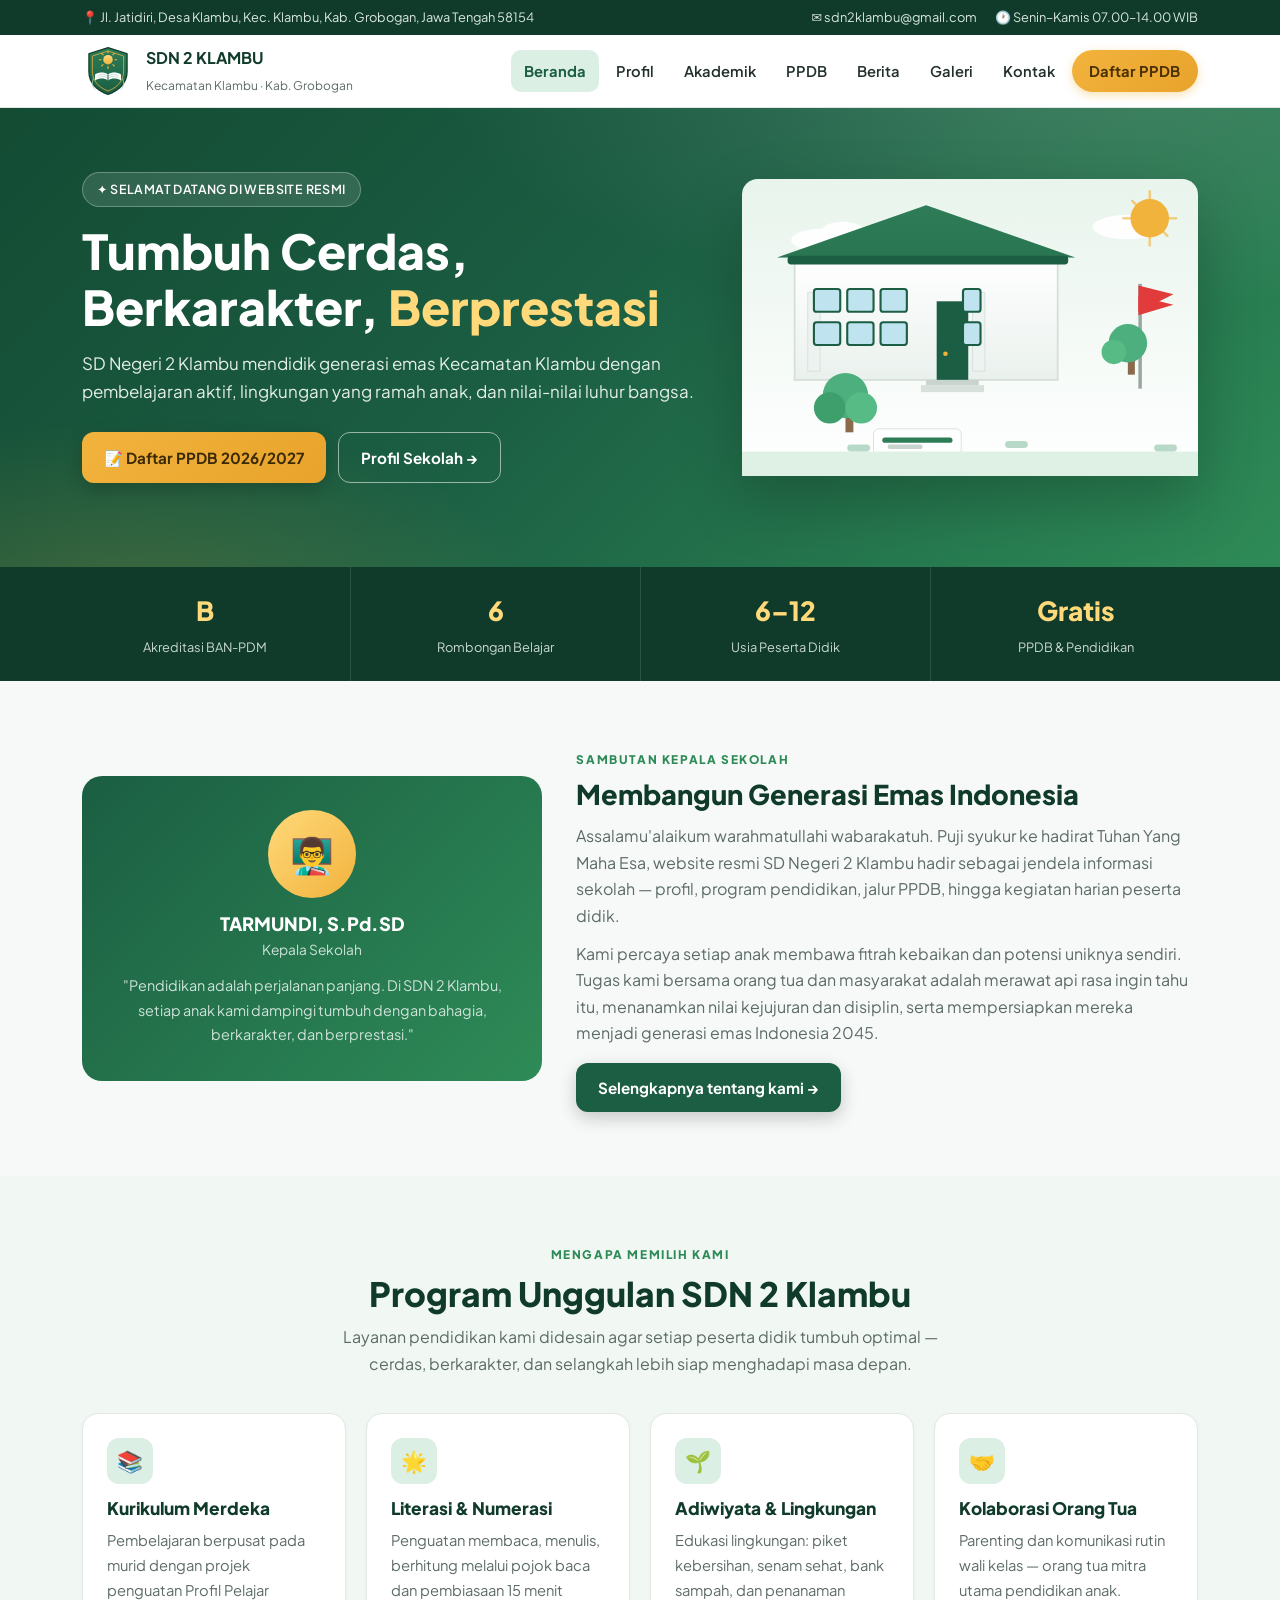
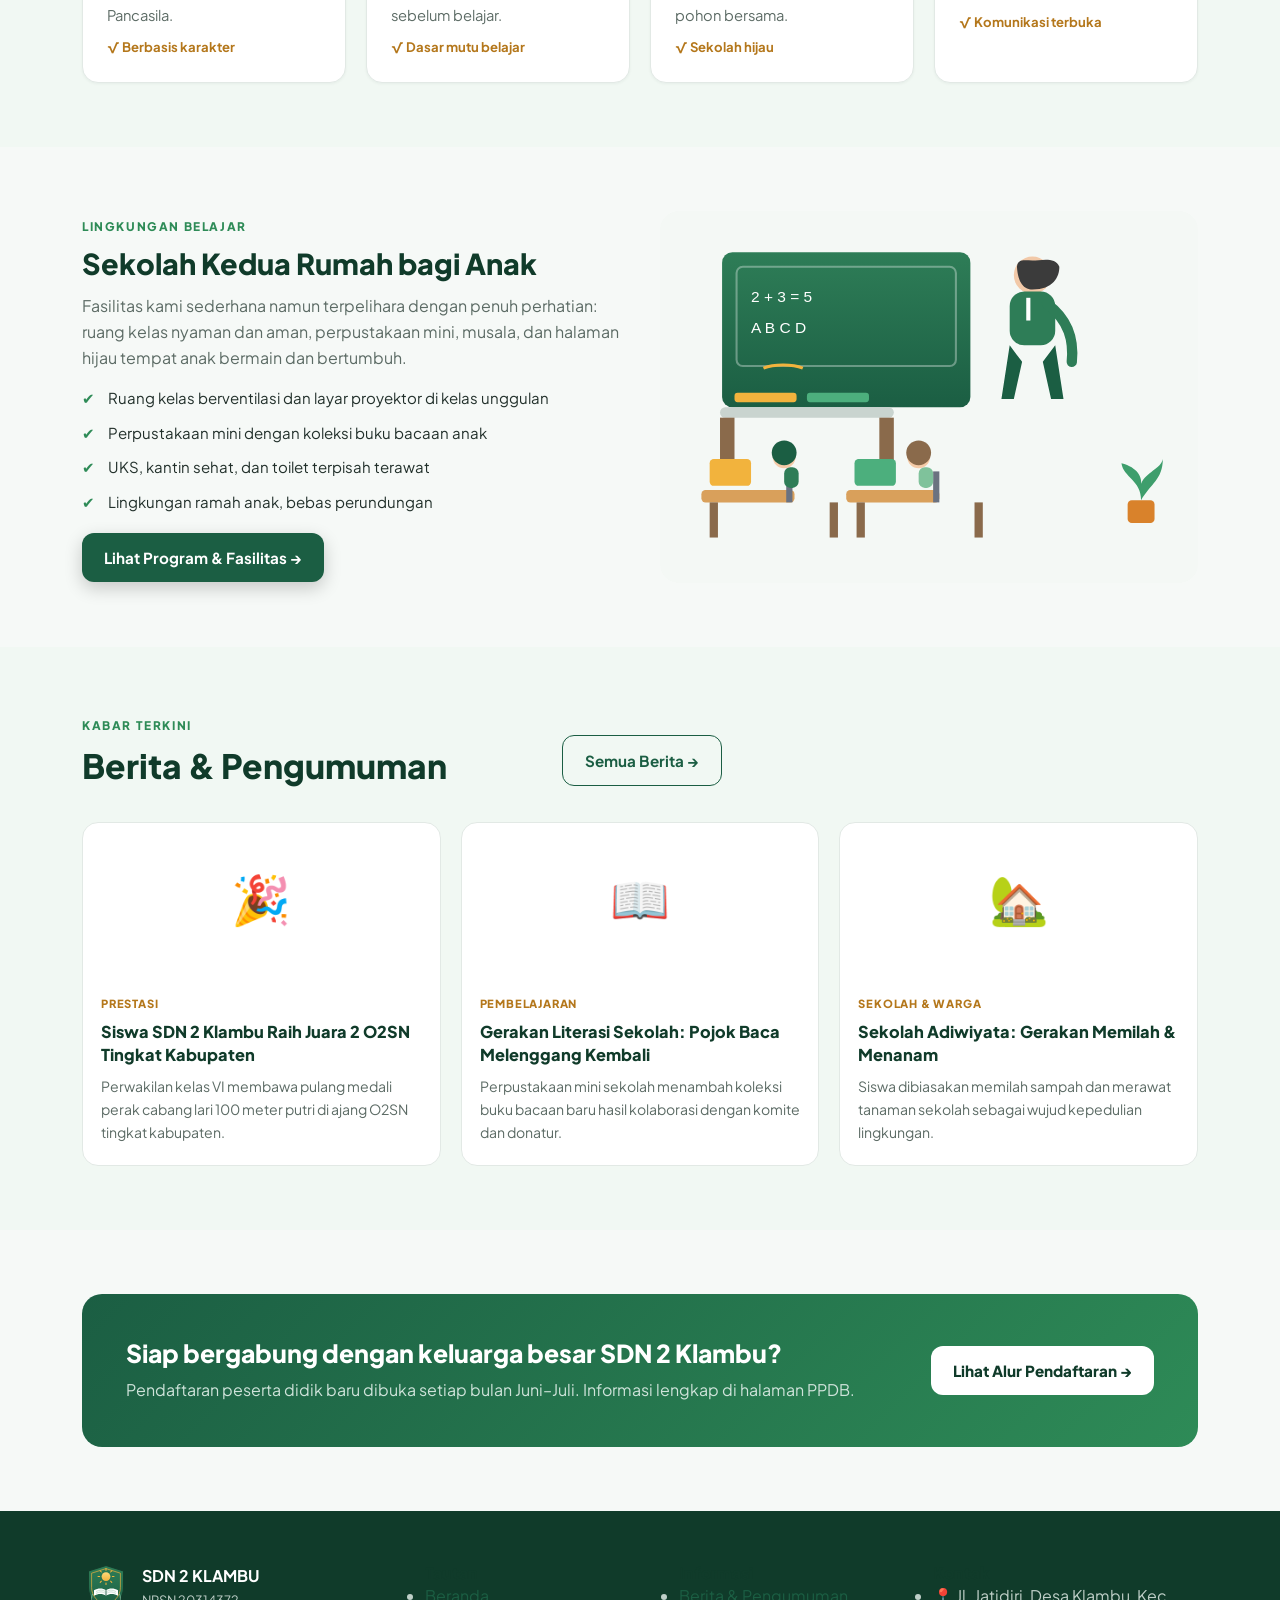
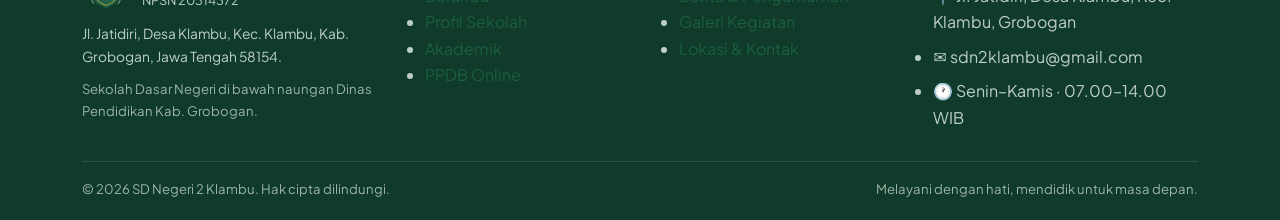
==== index.html @ e0ce68c3 "Initial commit — Website resmi SDN 2 Klambu (NPSN 20314372)" ====
<!DOCTYPE html>
<html lang="id">
<head>
<meta charset="UTF-8">
<meta name="viewport" content="width=device-width, initial-scale=1.0">
<title>SDN 2 Klambu — Sekolah Dasar Negeri 2 Klambu, Kec. Klambu, Grobogan</title>
<meta name="description" content="Website resmi SD Negeri 2 Klambu, Kecamatan Klambu, Kabupaten Grobogan, Jawa Tengah. Terakreditasi B (NPSN 20314372). Profil, PPDB online, program unggulan, berita, dan galeri.">
<link rel="icon" type="image/svg+xml" href="assets/img/logo.svg">
<link rel="preconnect" href="https://fonts.googleapis.com">
<link rel="preconnect" href="https://fonts.gstatic.com" crossorigin>
<link href="https://fonts.googleapis.com/css2?family=Plus+Jakarta+Sans:ital,wght@0,400;0,500;0,600;0,700;0,800;1,400&display=swap" rel="stylesheet">
<link rel="stylesheet" href="css/style.css">
</head>
<body>

<!-- ===== Topbar ===== -->
<div class="topbar">
  <div class="container">
    <div class="tb-item">📍 Jl. Jatidiri, Desa Klambu, Kec. Klambu, Kab. Grobogan, Jawa Tengah 58154</div>
    <div class="tb-right" style="display:flex;gap:18px;flex-wrap:wrap">
      <span class="tb-item">✉ sdn2klambu@gmail.com</span>
      <span class="tb-item">🕐 Senin–Kamis 07.00–14.00 WIB</span>
    </div>
  </div>
</div>

<!-- ===== Navbar ===== -->
<header class="site" id="top">
  <div class="container nav-wrap">
    <a href="index.html" class="brand" style="display:flex;align-items:center;gap:12px;text-decoration:none">
      <img src="assets/img/logo.svg" alt="Logo SDN 2 Klambu" style="width:52px;height:52px">
      <span>
        <strong style="display:block;color:var(--hijau-900)">SDN 2 KLAMBU</strong>
        <span style="font-size:.75rem;color:var(--mute)">Kecamatan Klambu · Kab. Grobogan</span>
      </span>
    </a>
    <nav class="menu" aria-label="Navigasi utama">
      <a href="index.html" class="active">Beranda</a>
      <a href="profil.html">Profil</a>
      <a href="akademik.html">Akademik</a>
      <a href="ppdb.html">PPDB</a>
      <a href="berita.html">Berita</a>
      <a href="galeri.html">Galeri</a>
      <a href="kontak.html">Kontak</a>
      <a href="ppdb.html" class="btn-ppdb" style="padding:.55rem 1.1rem;border-radius:999px">Daftar PPDB</a>
    </nav>
    <button class="burger" aria-label="Buka menu" aria-expanded="false">
      <span></span><span></span><span></span>
    </button>
  </div>
</header>

<!-- ===== Hero ===== -->
<section class="hero">
  <div class="container hero-grid">
    <div>
      <span class="kicker">✦ Selamat datang di website resmi</span>
      <h1>Tumbuh Cerdas,<br>Berkarakter, <em>Berprestasi</em></h1>
      <p class="lead">SD Negeri 2 Klambu mendidik generasi emas Kecamatan Klambu dengan pembelajaran aktif, lingkungan yang ramah anak, dan nilai-nilai luhur bangsa.</p>
      <div class="hero-cta">
        <a class="btn btn-gold" href="ppdb.html">📝 Daftar PPDB 2026/2027</a>
        <a class="btn btn-outline" href="profil.html">Profil Sekolah →</a>
      </div>
    </div>
    <div class="hero-art">
      <img src="assets/img/hero-sekolah.svg" alt="Ilustrasi gedung SDN 2 Klambu">
    </div>
  </div>
</section>

<!-- ===== Statistik ===== -->
<section class="stats-band" aria-label="Statistik sekolah">
  <div class="container" style="padding:0">
    <div class="stats-grid">
      <div class="stat"><b>B</b><span>Akreditasi BAN-PDM</span></div>
      <div class="stat"><b>6</b><span>Rombongan Belajar</span></div>
      <div class="stat"><b>6–12</b><span>Usia Peserta Didik</span></div>
      <div class="stat"><b>Gratis</b><span>PPDB &amp; Pendidikan</span></div>
    </div>
  </div>
</section>

<!-- ===== Sambutan ===== -->
<section class="block">
  <div class="container">
    <div class="split-even">
      <div class="tint-deep" style="padding:34px;border-radius:20px;text-align:center">
        <div style="width:88px;height:88px;border-radius:50%;background:linear-gradient(135deg,#FFD97A,#F2B33D);margin:0 auto 14px;display:grid;place-items:center;font-size:2.2rem">👨‍🏫</div>
        <h3 style="color:#fff;font-size:1.15rem;margin-bottom:4px">TARMUNDI, S.Pd.SD</h3>
        <p style="color:#CFE3DA;font-size:.86rem">Kepala Sekolah</p>
        <p style="color:#CFE3DA;font-size:.9rem;margin-top:12px;line-height:1.7">"Pendidikan adalah perjalanan panjang. Di SDN 2 Klambu, setiap anak kami dampingi tumbuh dengan bahagia, berkarakter, dan berprestasi."</p>
      </div>
      <div>
        <span class="eyebrow">Sambutan Kepala Sekolah</span>
        <h2 style="font-size:1.7rem;margin-bottom:12px">Membangun Generasi Emas Indonesia</h2>
        <p class="muted" style="margin-bottom:12px">Assalamu'alaikum warahmatullahi wabarakatuh. Puji syukur ke hadirat Tuhan Yang Maha Esa, website resmi SD Negeri 2 Klambu hadir sebagai jendela informasi sekolah — profil, program pendidikan, jalur PPDB, hingga kegiatan harian peserta didik.</p>
        <p class="muted">Kami percaya setiap anak membawa fitrah kebaikan dan potensi uniknya sendiri. Tugas kami bersama orang tua dan masyarakat adalah merawat api rasa ingin tahu itu, menanamkan nilai kejujuran dan disiplin, serta mempersiapkan mereka menjadi generasi emas Indonesia 2045.</p>
        <div style="margin-top:16px">
          <a class="btn btn-gold" href="profil.html" style="background:var(--hijau-800);color:#fff">Selengkapnya tentang kami →</a>
        </div>
      </div>
    </div>
  </div>
</section>

<!-- ===== Program Unggulan ===== -->
<section class="block" style="background:var(--hijau-50)">
  <div class="container">
    <div class="section-head center">
      <span class="eyebrow">Mengapa memilih kami</span>
      <h2>Program Unggulan SDN 2 Klambu</h2>
      <p>Layanan pendidikan kami didesain agar setiap peserta didik tumbuh optimal — cerdas, berkarakter, dan selangkah lebih siap menghadapi masa depan.</p>
    </div>
    <div class="grid grid-4">
      <div class="card">
        <div class="ico">📚</div>
        <h3>Kurikulum Merdeka</h3>
        <p>Pembelajaran berpusat pada murid dengan projek penguatan Profil Pelajar Pancasila.</p>
        <p style="margin-top:8px;font-size:.82rem;color:var(--emas-600);font-weight:700">√ Berbasis karakter</p>
      </div>
      <div class="card">
        <div class="ico">🌟</div>
        <h3>Literasi &amp; Numerasi</h3>
        <p>Penguatan membaca, menulis, berhitung melalui pojok baca dan pembiasaan 15 menit sebelum belajar.</p>
        <p style="margin-top:8px;font-size:.82rem;color:var(--emas-600);font-weight:700">√ Dasar mutu belajar</p>
      </div>
      <div class="card">
        <div class="ico">🌱</div>
        <h3>Adiwiyata &amp; Lingkungan</h3>
        <p>Edukasi lingkungan: piket kebersihan, senam sehat, bank sampah, dan penanaman pohon bersama.</p>
        <p style="margin-top:8px;font-size:.82rem;color:var(--emas-600);font-weight:700">√ Sekolah hijau</p>
      </div>
      <div class="card">
        <div class="ico">🤝</div>
        <h3>Kolaborasi Orang Tua</h3>
        <p>Parenting dan komunikasi rutin wali kelas — orang tua mitra utama pendidikan anak.</p>
        <p style="margin-top:8px;font-size:.82rem;color:var(--emas-600);font-weight:700">√ Komunikasi terbuka</p>
      </div>
      </div>
    </div>
  </div>
</section>

<!-- ===== Keunggulan / Fitur ===== -->
<section class="block">
  <div class="container">
    <div class="grid grid-2" style="gap:40px;align-items:center" data-responsive-2col>
      <div>
        <span class="eyebrow">Lingkungan Belajar</span>
        <h2 style="font-size:1.8rem;margin-bottom:12px">Sekolah Kedua Rumah bagi Anak</h2>
        <p class="muted" style="margin-bottom:14px">Fasilitas kami sederhana namun terpelihara dengan penuh perhatian: ruang kelas nyaman dan aman, perpustakaan mini, musala, dan halaman hijau tempat anak bermain dan bertumbuh.</p>
        <ul class="check-list">
          <li>Ruang kelas berventilasi dan layar proyektor di kelas unggulan</li>
          <li>Perpustakaan mini dengan koleksi buku bacaan anak</li>
          <li>UKS, kantin sehat, dan toilet terpisah terawat</li>
          <li>Lingkungan ramah anak, bebas perundungan</li>
        </ul>
        <div style="margin-top:18px">
          <a class="btn btn-gold" href="akademik.html" style="background:var(--hijau-800);color:#fff">Lihat Program &amp; Fasilitas →</a>
        </div>
      </div>
      <div>
        <img src="assets/img/kelas-belajar.svg" alt="Ilustrasi kegiatan belajar di kelas" style="border-radius:18px;width:100%">
      </div>
    </div>
  </div>
</section>

<!-- ===== Berita Terkini ===== -->
<section class="block" style="background:#F1F8F3">
  <div class="container">
    <div class="section-head" style="display:flex;align-items:end;justify-content:space-between;gap:16px;flex-wrap:wrap">
      <div>
        <span class="eyebrow">Kabar terkini</span>
        <h2 style="margin-bottom:0">Berita &amp; Pengumuman</h2>
      </div>
      <a href="berita.html" class="btn btn-outline" style="color:var(--hijau-800);border:1.6px solid var(--hijau-800)">Semua Berita →</a>
    </div>
    <div class="grid grid-3" style="margin-top:24px">
      <div class="news-card">
        <div class="news-thumb"><span style="display:grid;place-items:center;height:100%;font-size:3rem">🎉</span></div>
        <div class="news-body">
          <span class="news-cat">Prestasi</span>
          <h3>Siswa SDN 2 Klambu Raih Juara 2 O2SN Tingkat Kabupaten</h3>
          <p>Perwakilan kelas VI membawa pulang medali perak cabang lari 100 meter putri di ajang O2SN tingkat kabupaten.</p>
        </div>
      </div>
      <div class="news-card">
        <div class="news-thumb"><span style="display:grid;place-items:center;height:100%;font-size:3rem">📖</span></div>
        <div class="news-body">
          <span class="news-cat">Pembelajaran</span>
          <h3>Gerakan Literasi Sekolah: Pojok Baca Melenggang Kembali</h3>
          <p>Perpustakaan mini sekolah menambah koleksi buku bacaan baru hasil kolaborasi dengan komite dan donatur.</p>
        </div>
      </div>
      <div class="news-card">
        <div class="news-thumb"><span style="display:grid;place-items:center;height:100%;font-size:3rem">🏡</span></div>
        <div class="news-body">
          <span class="news-cat">Sekolah &amp; Warga</span>
          <h3>Sekolah Adiwiyata: Gerakan Memilah &amp; Menanam</h3>
          <p>Siswa dibiasakan memilah sampah dan merawat tanaman sekolah sebagai wujud kepedulian lingkungan.</p>
        </div>
      </div>
    </div>
  </div>
</section>

<!-- ===== CTA PPDB ===== -->
<section class="block">
  <div class="container">
    <div class="tint-deep" style="padding:44px;display:flex;justify-content:space-between;align-items:center;gap:22px;flex-wrap:wrap">
      <div>
        <h2 style="font-size:1.55rem;margin-bottom:8px">Siap bergabung dengan keluarga besar SDN 2 Klambu?</h2>
        <p style="color:#CFE3DA">Pendaftaran peserta didik baru dibuka setiap bulan Juni–Juli. Informasi lengkap di halaman PPDB.</p>
      </div>
      <a href="ppdb.html" class="btn" style="background:#fff;color:var(--hijau-900);font-weight:800">Lihat Alur Pendaftaran →</a>
    </div>
  </div>
</section>

<!-- ===== Footer ===== -->
<footer class="site">
  <div class="container">
    <div class="foot-grid">
      <div>
        <div style="display:flex;gap:12px;align-items:center;margin-bottom:12px">
          <img src="assets/img/logo.svg" alt="Logo" style="width:48px;height:48px;border-radius:10px">
          <div>
            <strong style="color:#fff">SDN 2 KLAMBU</strong>
            <div style="font-size:.8rem;color:#BFCFC8">NPSN 20314372</div>
          </div>
        </div>
        <p style="font-size:.86rem;color:#BFCFC8">Jl. Jatidiri, Desa Klambu, Kec. Klambu, Kab. Grobogan, Jawa Tengah 58154.</p>
        <p style="font-size:.82rem;color:#9DB3A9;margin-top:10px">Sekolah Dasar Negeri di bawah naungan Dinas Pendidikan Kab. Grobogan.</p>
      </div>
      <div>
        <h4>Tautan</h4>
        <ul>
          <li><a href="index.html">Beranda</a></li>
          <li><a href="profil.html">Profil Sekolah</a></li>
          <li><a href="akademik.html">Akademik</a></li>
          <li><a href="ppdb.html">PPDB Online</a></li>
        </ul>
      </div>
      <div>
        <h4>Informasi</h4>
        <ul>
          <li><a href="berita.html">Berita &amp; Pengumuman</a></li>
          <li><a href="galeri.html">Galeri Kegiatan</a></li>
          <li><a href="kontak.html">Lokasi &amp; Kontak</a></li>
        </ul>
      </div>
      <div>
        <h4>Kontak</h4>
        <ul style="display:grid;gap:8px">
          <li>📍 Jl. Jatidiri, Desa Klambu, Kec. Klambu, Grobogan</li>
          <li>✉ sdn2klambu@gmail.com</li>
          <li>🕐 Senin–Kamis · 07.00–14.00 WIB</li>
        </ul>
      </div>
    </div>
    <div class="foot-bottom">
      <span>© <span id="year">2025</span> SD Negeri 2 Klambu. Hak cipta dilindungi.</span>
      <span>Melayani dengan hati, mendidik untuk masa depan.</span>
    </div>
  </div>
</footer>

<script src="js/main.js"></script>
</body>
</html>
---- css/style.css ----
/* ============================================================
   SDN 2 KLAMBU —.stylesheet
   Palet: Hijau Jatidiri | Font: Plus Jakarta Sans
   ============================================================ */
:root{
  --hijau-900:#103B2A;   /* tajuk gelap  */
  --hijau-800:#1B5E43;   /* primer       */
  --hijau-700:#257A54;   /* hover        */
  --hijau-600:#2E8B57;   /* aksen        */
  --hijau-100:#DCEFE4;   /* tint         */
  --hijau-50:#F1F8F3;    /* latar lembut */
  --emas-600:#B4771B;    /* emas gelap (teks di latar terang) */
  --emas-500:#F2B33D;    /* emas utama  */
  --emas-100:#FBF0DC;    /* tint emas   */
  --merah-bendera:#E23B3B;
  --ink:#22302B;
  --mute:#5C6B65;
  --line:#E2E9E5;
  --bg:#F6F9F7;
  --card:#FFFFFF;
  --grad-hero:linear-gradient(135deg,#1B5E43 0%,#2E8B57 55%,#3E9E6C 100%);
  --shadow-sm:0 2px 10px rgba(23,58,43,.08);
  --shadow-md:0 10px 28px rgba(23,58,43,.13);
  --shadow-lg:0 22px 48px rgba(23,58,43,.18);
  --radius:16px;
}

*{margin:0;padding:0;box-sizing:border-box}
html{scroll-behavior:smooth}
body{
  font-family:'Plus Jakarta Sans',system-ui,-apple-system,Segoe UI,Roboto,sans-serif;
  color:var(--ink);background:var(--bg);
  line-height:1.65;font-size:16px;
  -webkit-font-smoothing:antialiased;
}
img{max-width:100%;display:block}
a{color:var(--hijau-800);text-decoration:none}
a:hover{opacity:.92}
h1,h2,h3,h4{line-height:1.25;color:var(--hijau-900);font-weight:800}
.container{max-width:1160px;margin:0 auto;padding:0 22px}

/* ---------- Topbar ---------- */
.topbar{
  background:var(--hijau-900);color:#D9E7E0;
  font-size:.8rem;
}
.topbar .container{display:flex;gap:18px;align-items:center;justify-content:space-between;padding-block:7px;flex-wrap:wrap}
.topbar a{color:#BDE3CE;text-decoration:none}
.tb-group{display:flex;gap:18px;flex-wrap:wrap}

/* ---------- Navbar ---------- */
header.site{
  position:sticky;top:0;z-index:60;
  background:rgba(255,255,255,.94);backdrop-filter:blur(10px);
  border-bottom:1px solid var(--line);
}
.nav-wrap{display:flex;align-items:center;justify-content:space-between;gap:16px;min-height:72px}
.brand{display:flex;align-items:center;gap:12px;text-decoration:none;color:var(--ink)}
.brand-badge{
  width:52px;height:52px;border-radius:14px;overflow:hidden;flex:none;
  background:linear-gradient(135deg,#1B5E43,#2E8B57);
  display:grid;place-items:center;color:#fff;font-weight:800;font-size:1.05rem;
  box-shadow:0 4px 12px rgba(23,58,43,.25);
}
.brand-badge img{width:100%;height:100%;object-fit:cover}
.brand-name{font-weight:800;font-size:1.06rem;color:var(--hijau-900);line-height:1.2;letter-spacing:.2px}
.brand-sub{font-size:.72rem;color:var(--mute)}
.menu{display:flex;align-items:center;gap:4px}
.menu a{
  padding:9px 13px;border-radius:10px;color:var(--ink);
  font-size:.92rem;font-weight:600;text-decoration:none;transition:background .15s,color .15s;
}
.menu a:hover{background:var(--hijau-50);color:var(--hijau-800)}
.menu a.active{background:var(--hijau-100);color:var(--hijau-800);font-weight:700}
.btn-ppdb{
  background:linear-gradient(135deg,#F2B33D,#E8A32B);color:#4A3105 !important;font-weight:700 !important;
  box-shadow:0 3px 10px rgba(242,179,61,.4);border-radius:999px !important;
}
.btn-ppdb:hover{filter:brightness(1.05)}
.burger{display:none;background:none;border:0;cursor:pointer;padding:8px}
.burger span{display:block;width:24px;height:2.6px;background:var(--ink);margin:5px 0;border-radius:2px;transition:.25s}
.burger.open span:nth-child(1){transform:translateY(7px) rotate(45deg)}
.burger.open span:nth-child(2){opacity:0}
.burger.open span:nth-child(3){transform:translateY(-7px) rotate(-45deg)}

/* ---------- Hero ---------- */
.hero{
  position:relative;overflow:hidden;
  background:
    radial-gradient(1100px 420px at 85% -10%,rgba(255,255,255,.14),transparent 60%),
    radial-gradient(700px 320px at 10% 110%,rgba(242,179,61,.18),transparent 60%),
    linear-gradient(135deg,#134B33 0%,#1B5E43 45%,#2E8B57 100%);
  color:#fff;padding:64px 0 84px;
}
.hero-grid{display:grid;grid-template-columns:1.15fr .85fr;gap:44px;align-items:center}
.kicker{
  display:inline-flex;align-items:center;gap:8px;
  background:rgba(255,255,255,.12);border:1px solid rgba(255,255,255,.28);
  padding:6px 14px;border-radius:999px;font-size:.78rem;letter-spacing:.4px;text-transform:uppercase;font-weight:600;
}
.hero h1{font-size:clamp(1.9rem,4.2vw,3rem);margin:16px 0 14px;line-height:1.18;color:#fff;font-weight:800}
.hero h1 em{font-style:normal;color:#FFD97A}
.hero .lead{font-size:1.06rem;color:#E4EEE9;max-width:56ch}
.hero-cta{display:flex;gap:12px;margin-top:26px;flex-wrap:wrap}
.btn{
  display:inline-flex;align-items:center;gap:8px;padding:12px 22px;border-radius:12px;
  font-weight:700;font-size:.95rem;border:0;cursor:pointer;transition:transform .15s,box-shadow .15s;
}
.btn:active{transform:scale(.98)}
.btn-primary{background:#fff;color:var(--hijau-800);box-shadow:0 6px 18px rgba(0,0,0,.18)}
.btn-primary:hover{transform:translateY(-2px);box-shadow:0 10px 24px rgba(0,0,0,.22)}
.btn-gold{background:linear-gradient(135deg,#F2B33D,#E8A32B);color:#3A2A05;box-shadow:0 6px 18px rgba(0,0,0,.2)}
.btn-gold:hover{transform:translateY(-2px)}
.btn-outline{border:1.6px solid rgba(255,255,255,.55);color:#fff}
.btn-outline:hover{background:rgba(255,255,255,.12)}
.hero-art{position:relative}
.hero-art img{width:100%;filter:drop-shadow(0 24px 30px rgba(0,0,0,.22))}
.float-chip{
  position:absolute;background:#fff;border-radius:14px;padding:10px 14px;
  box-shadow:0 14px 30px rgba(0,0,0,.2);font-size:.82rem;font-weight:700;color:var(--ink);
  display:flex;gap:8px;align-items:center;animation:bob 4.5s ease-in-out infinite;
}
.float-chip small{display:block;font-weight:600;color:var(--mute);font-size:.72rem}
.chip-1{top:-8px;left:-14px}
.chip-2{bottom:-6px;right:-6px}
@keyframes bob{0%,100%{transform:translateY(0)}50%{transform:translateY(-7px)}}

/* strip statistik */
.stats-band{background:var(--hijau-900);color:#fff}
.stats-grid{display:grid;grid-template-columns:repeat(4,1fr);gap:0}
.stat{
  text-align:center;padding:22px 12px;border-left:1px solid rgba(255,255,255,.12);
}
.stat:first-child{border-left:0}
.stat b{display:block;font-size:1.65rem;color:#FFD97A;font-weight:800}
.stat span{font-size:.8rem;color:#C9D8D1}
.stats-band-dark{background:transparent;border-top:1px solid var(--line);border-bottom:1px solid var(--line)}

/* ---------- Section umum ---------- */
section.block{padding:64px 0}
.section-head{max-width:640px;margin-bottom:36px}
.section-head.center{margin-inline:auto;text-align:center}
.eyebrow{
  display:inline-block;font-size:.74rem;font-weight:800;letter-spacing:1.6px;text-transform:uppercase;
  color:var(--hijau-600);margin-bottom:8px;
}
.section-head h2{font-size:clamp(1.5rem,3vw,2.1rem);margin-bottom:10px;color:var(--hijau-900)}
.section-head p{color:var(--mute);font-size:1rem}

/* ---------- Cards ---------- */
.grid{display:grid;gap:20px}
.grid-2{grid-template-columns:repeat(2,1fr)}
.grid-3{grid-template-columns:repeat(3,1fr)}
.grid-4{grid-template-columns:repeat(4,1fr)}
.card{
  background:#fff;border:1px solid var(--line);border-radius:16px;padding:24px;
  box-shadow:0 1px 3px rgba(23,58,43,.05);transition:transform .2s,box-shadow .2s;
}
.card:hover{transform:translateY(-3px);box-shadow:var(--shadow-md)}
.card h3{font-size:1.08rem;margin-bottom:8px;color:var(--hijau-900)}
.card p{font-size:.92rem;color:var(--mute);line-height:1.7}
.card .ico{
  width:46px;height:46px;border-radius:12px;display:grid;place-items:center;font-size:1.3rem;margin-bottom:14px;
  background:var(--hijau-100);
}
.card .ico.gold{background:#FBF0DC}
.tint{background:var(--hijau-50)}
.tint-deep{background:linear-gradient(135deg,#1B5E43,#2E8B57);color:#fff;border-radius:20px}
.tint-deep h2,.tint-deep h3{color:#fff}
.tint-deep .muted{color:#CFE3DA}

/* ---------- program list ---------- */
.check-list{list-style:none;margin-top:12px}
.check-list li{
  padding-left:26px;position:relative;margin-bottom:10px;color:var(--ink);font-size:.94rem;
}
.check-list li::before{
  content:"✔";position:absolute;left:0;top:0;color:#2E8B57;font-weight:800;
}

/* ---------- footer ---------- */
footer.site{background:var(--hijau-900);color:#BFCFC8;margin-top:0}
.foot-grid{display:grid;grid-template-columns:1.4fr 1fr 1fr 1.2fr;gap:34px;padding:52px 0 30px}
.foot-brand{display:flex;gap:12px;align-items:flex-start;margin-bottom:14px}
.foot-badge{
  width:46px;height:46px;border-radius:12px;background:rgba(255,255,255,.1);
  display:grid;place-items:center;font-weight:800;color:#FFD97A;flex:none;
}
.foot-col h4{color:#fff;font-size:.95rem;margin-bottom:14px;position:relative;padding-bottom:10px}
.foot-col h4::after{content:"";position:absolute;left:0;bottom:0;width:34px;height:3px;border-radius:3px;background:var(--emas-500)}
.foot-col ul{list-style:none}
.foot-col li{margin-bottom:9px}
.foot-col a{color:#BFCFC8;text-decoration:none;font-size:.9rem}
.foot-col a:hover{color:#fff}
.foot-bottom{
  border-top:1px solid rgba(255,255,255,.12);padding:16px 0 20px;display:flex;justify-content:space-between;
  gap:10px;flex-wrap:wrap;font-size:.82rem;color:#9DB3A9;
}
/* ---------- berita ---------- */
.news-card{display:flex;flex-direction:column;background:#fff;border:1px solid var(--line);border-radius:16px;overflow:hidden;transition:transform .2s,box-shadow .2s}
.news-card:hover{transform:translateY(-4px);box-shadow:var(--shadow-md)}
.news-thumb{height:150px;position:relative;overflow:hidden}
.news-thumb img{width:100%;height:100%;object-fit:cover}
.news-date{
  position:absolute;top:12px;left:12px;background:rgba(255,255,255,.94);border-radius:9px;
  padding:6px 11px;font-size:.72rem;font-weight:800;color:var(--hijau-800);text-align:center;line-height:1.25;
}
.news-body{padding:16px 18px 20px}
.news-cat{font-size:.7rem;font-weight:800;letter-spacing:.8px;color:var(--emas-600);text-transform:uppercase}
.news-body h3{font-size:1.02rem;margin:6px 0 8px;line-height:1.4}
.news-body p{font-size:.88rem;color:var(--mute)}
.tag{
  display:inline-block;background:var(--hijau-100);color:var(--hijau-800);font-size:.72rem;font-weight:700;
  padding:3px 10px;border-radius:999px;margin:4px 4px 0 0;
}

/* ---------- jTable-like tables ---------- */
.table-wrap{overflow-x:auto;border:1px solid var(--line);border-radius:14px;background:#fff}
table.nice{width:100%;border-collapse:collapse;font-size:.92rem;min-width:560px}
table.nice th{
  background:var(--hijau-800);color:#fff;text-align:left;padding:12px 16px;font-weight:600;font-size:.86rem;white-space:nowrap;
}
table.nice td{padding:12px 16px;border-top:1px solid var(--line);vertical-align:top}
table.nice tr:nth-child(even){background:#FAFBFA}

/* ---------- akordeon FAQ ---------- */
.faq{border:1px solid var(--line);border-radius:14px;background:#fff;overflow:hidden}
.faq details{border-bottom:1px solid var(--line)}
.faq details:last-child{border-bottom:0}
.faq summary{
  list-style:none;cursor:pointer;padding:16px 18px;font-weight:700;font-size:.96rem;
  display:flex;justify-content:space-between;align-items:center;gap:12px;
}
.faq summary::-webkit-details-marker{display:none}
.faq summary::after{content:"+";font-size:1.35rem;color:var(--hijau-600);line-height:1;transition:transform .2s}
.faq details[open] summary::after{transform:rotate(45deg)}
.faq .faq-body{padding:0 18px 16px;color:var(--mute);font-size:.93rem}

/* ---------- page head ---------- */
.pagehead{
  background:
    radial-gradient(700px 260px at 90% -30%,rgba(255,255,255,.14),transparent 60%),
    linear-gradient(135deg,#134B33,#1B5E43 55%,#2E8B57);
  color:#fff;padding:54px 0 46px;
}
.pagehead h1{font-size:clamp(1.7rem,3.6vw,2.4rem);color:#fff;margin:6px 0 8px}
.pagehead p{color:#CFE3DA;max-width:64ch}
.crumbs{font-size:.8rem;color:#B8D6C6}
.crumbs a{color:#B8D6C6}

/* ---------- forms ---------- */
.form-card{background:#fff;border:1px solid var(--line);border-radius:16px;padding:26px}
.form-card label,.card label{font-size:.85rem;font-weight:700;display:block;margin:14px 0 6px}
input,select,textarea{
  width:100%;padding:11px 13px;border:1.6px solid #D8DEDB;border-radius:10px;font:inherit;font-size:.94rem;
  transition:border-color .15s,box-shadow .15s;background:#fff;
}
input:focus,select:focus,textarea:focus{
  outline:0;border-color:var(--hijau-600);box-shadow:0 0 0 3px rgba(46,139,87,.15);
}
.btn-submit{
  width:100%;background:var(--hijau-800);color:#fff;border:0;padding:13px;border-radius:11px;
  font-weight:700;font-size:.98rem;cursor:pointer;margin-top:16px;transition:background .15s;
}
.btn-submit:hover{background:var(--hijau-700)}

/* ---------- misc ---------- */
.pill-row{display:flex;gap:10px;flex-wrap:wrap}
.pill{
  background:#fff;border:1px solid var(--line);border-radius:999px;padding:8px 16px;font-size:.86rem;font-weight:600;
  display:inline-flex;gap:8px;align-items:center;
}
.note{
  background:#FFF8E8;border:1px solid #EFDAAC;border-left:4px solid #F2B33D;border-radius:10px;
  padding:13px 16px;font-size:.9rem;color:#5A4A20;
}
.muted{color:var(--mute)}
.center{text-align:center}
.mt0{margin-top:0}
.mt-1{margin-top:8px}
.mt-2{margin-top:16px}
.mt-3{margin-top:24px}
.mt-4{margin-top:40px}
.two-col{display:grid;grid-template-columns:1.6fr 1fr;gap:34px}
.two-col-r{display:grid;grid-template-columns:1fr 1.6fr;gap:34px}
.split{display:grid;grid-template-columns:1.15fr .85fr;gap:34px;align-items:start}
.split-even{display:grid;grid-template-columns:1fr 1.35fr;gap:34px;align-items:center}
@media (max-width:980px){
  .split,.split-even{grid-template-columns:1fr}
  .grid-2[data-responsive-2col]{grid-template-columns:1fr}
}
.avatar-ph{
  width:76px;height:76px;border-radius:50%;background:linear-gradient(135deg,#2E8B57,#1B5E43);
  display:grid;place-items:center;color:#fff;font-weight:800;font-size:1.5rem;flex:none;
}
.timeline{position:relative;padding-left:26px}
.timeline::before{content:"";position:absolute;left:7px;top:6px;bottom:6px;width:2px;background:var(--line)}
.tl-item{position:relative;padding-bottom:20px}
.tl-item::before{
  content:"";position:absolute;left:-31px;top:5px;width:12px;height:12px;border-radius:50%;
  background:#fff;border:3px solid var(--emas-500);
}
.tl-item b{display:block;font-size:.95rem}
.tl-item span{font-size:.85rem;color:var(--mute)}

/* ==================== Responsive ==================== */
@media (max-width: 980px){
  .grid-4{grid-template-columns:repeat(2,1fr)}
  .two-col,.two-col-r{grid-template-columns:1fr}
  .hero-grid{grid-template-columns:1fr;gap:30px}
  .hero-art{order:-1;max-width:520px;margin-inline:auto}
}
@media (max-width: 840px){
  .menu{
    display:none;position:absolute;top:100%;left:0;right:0;background:#fff;flex-direction:column;
    padding:14px 18px 18px;gap:4px;border-bottom:1px solid var(--line);box-shadow:0 18px 30px rgba(0,0,0,.12);
    align-items:stretch;
  }
  .menu.open{display:flex}
  .menu a{padding:11px 12px}
  .burger{display:inline-flex;flex-direction:column;gap:0}
  .stats-grid{grid-template-columns:repeat(2,1fr)}
  .stat{border-left:0;border-top:1px solid rgba(255,255,255,.12)}
  .stat:nth-child(-n+2){border-top:0}
  .grid-3{grid-template-columns:repeat(2,1fr)}
  .foot-grid{grid-template-columns:1fr 1fr}
}
@media (max-width: 560px){
  .container{padding:0 16px}
  .topbar .tb-hide-sm{display:none}
  .grid-3,.grid-4{grid-template-columns:1fr}
  .foot-grid{grid-container:1fr}
  .foot-grid{grid-template-columns:1fr}
  .hero{padding-top:40px}
  .hero h1{font-size:1.72rem}
  .stats-grid{grid-template-columns:1fr 1fr}
  .foot-cta{flex-wrap:wrap}
}
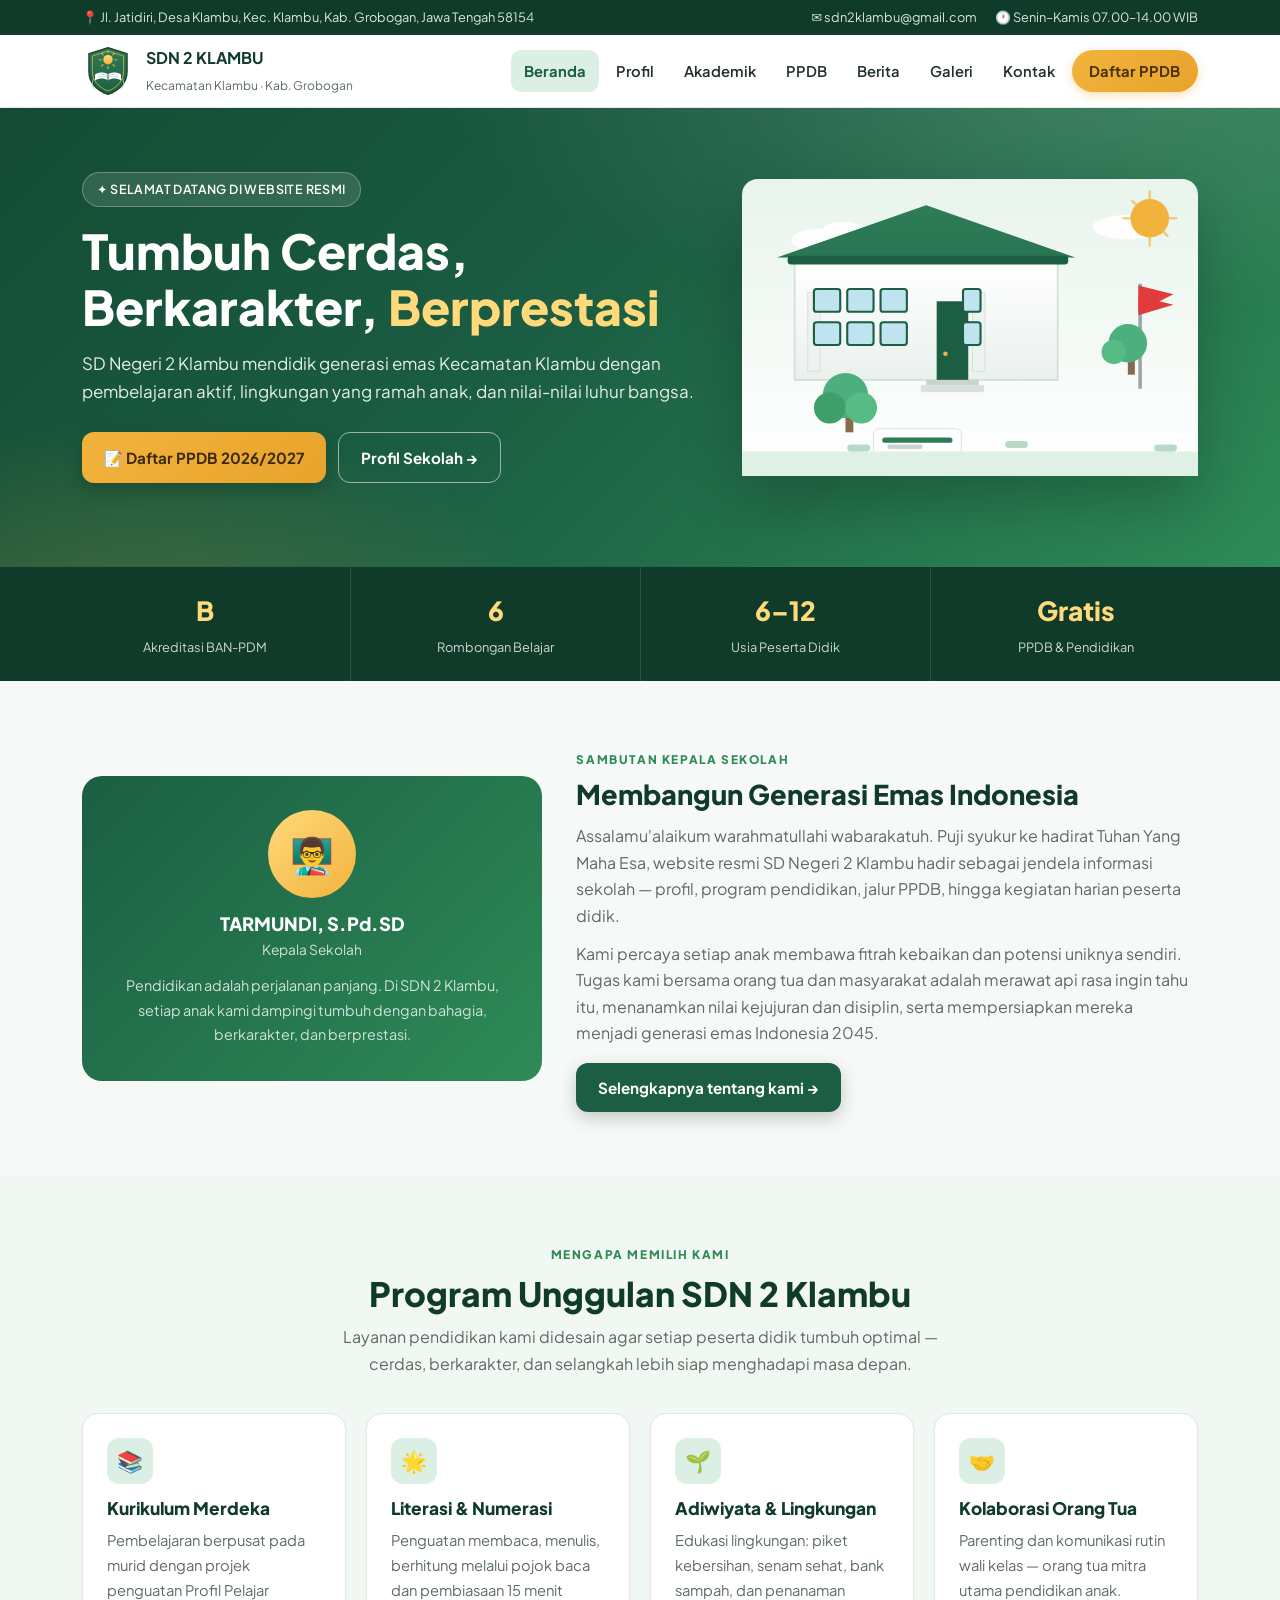
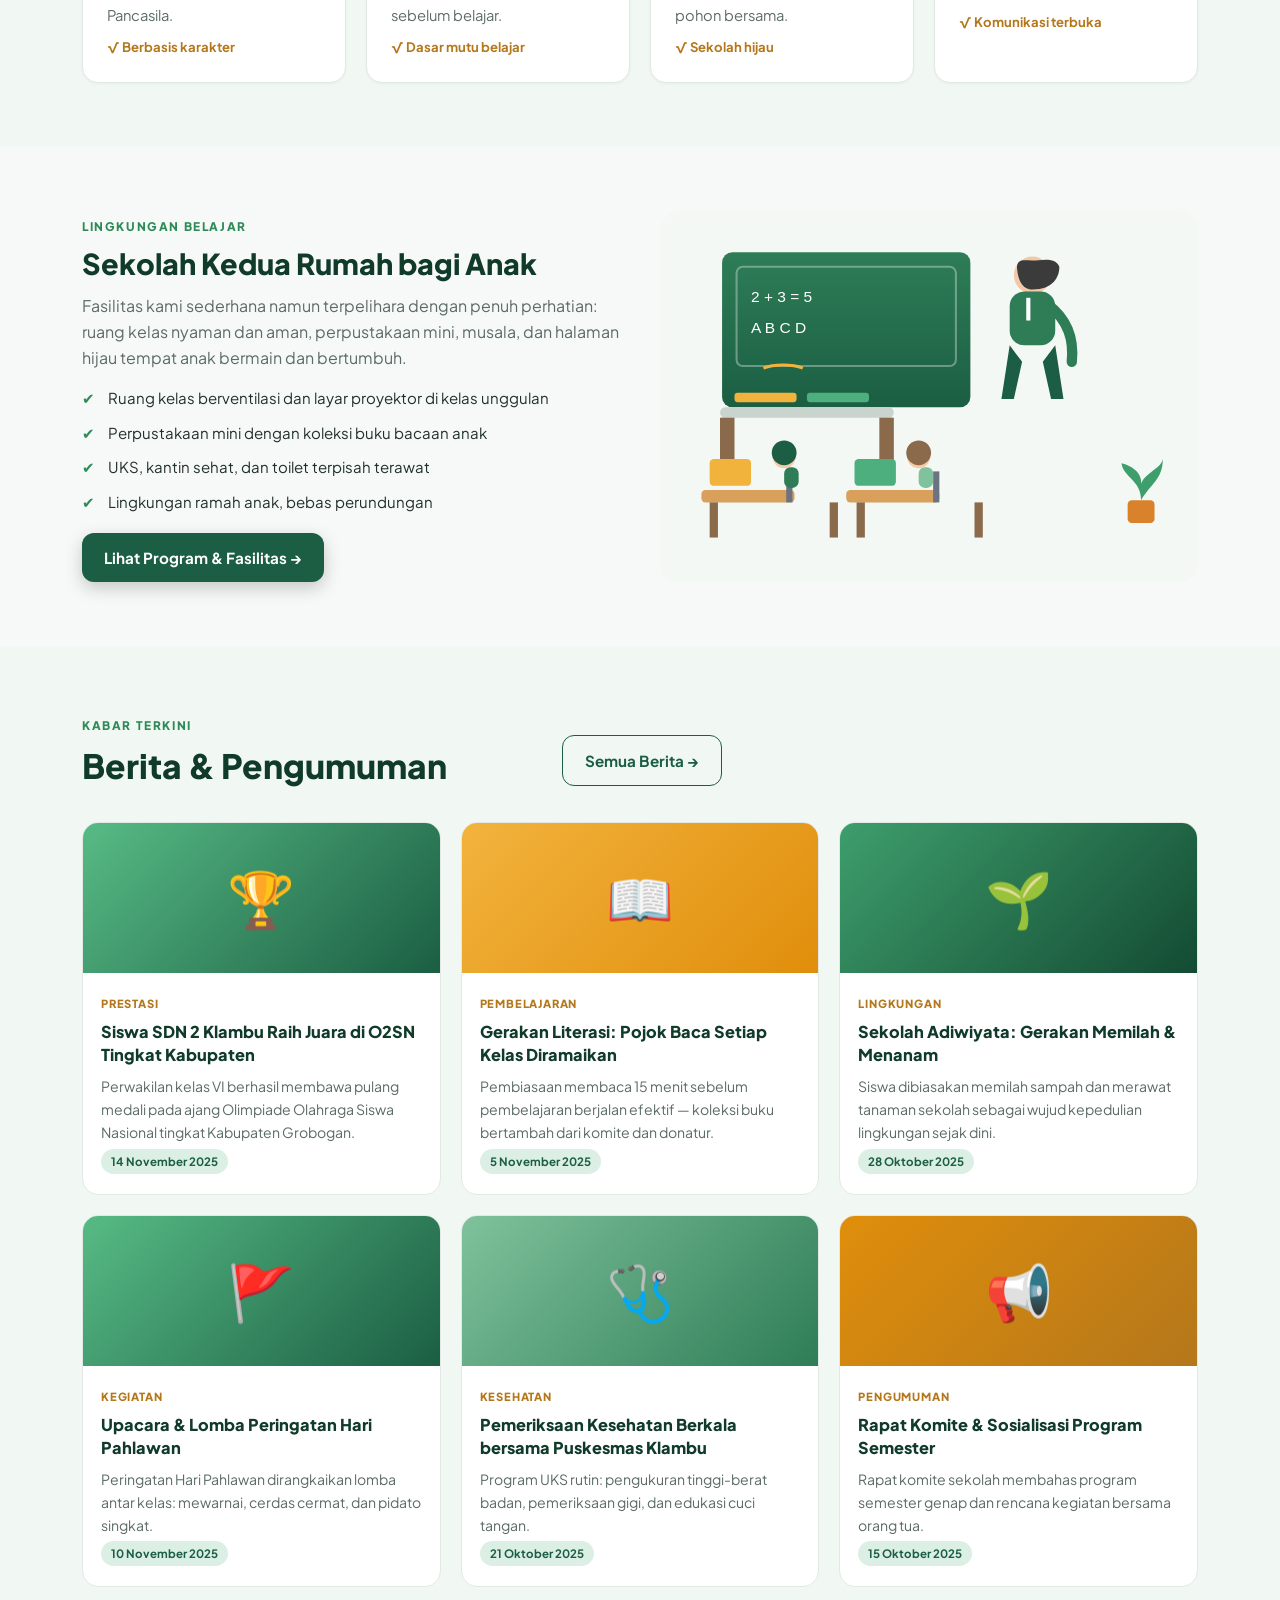
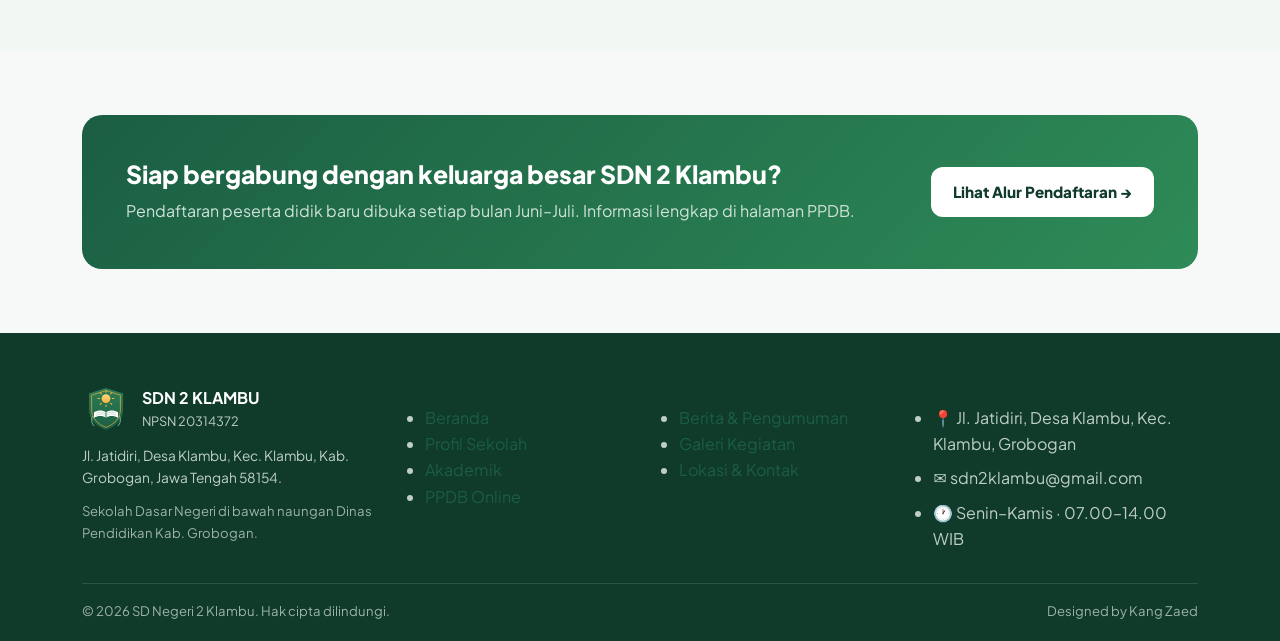
==== commit cca11887: "Footer: ganti kredit menjadi 'Designed by Kang Zaed' di semua halaman; upgrade loader konten + API P" ====
--- a/index.html
+++ b/index.html
@@ -71,11 +71,7 @@
 <!-- ===== Statistik ===== -->
 <section class="stats-band" aria-label="Statistik sekolah">
   <div class="container" style="padding:0">
-    <div class="stats-grid">
-      <div class="stat"><b>B</b><span>Akreditasi BAN-PDM</span></div>
-      <div class="stat"><b>6</b><span>Rombongan Belajar</span></div>
-      <div class="stat"><b>6–12</b><span>Usia Peserta Didik</span></div>
-      <div class="stat"><b>Gratis</b><span>PPDB &amp; Pendidikan</span></div>
+    <div class="stats-grid" data-bind-container="statistik">
     </div>
   </div>
 </section>
@@ -85,16 +81,19 @@
   <div class="container">
     <div class="split-even">
       <div class="tint-deep" style="padding:34px;border-radius:20px;text-align:center">
-        <div style="width:88px;height:88px;border-radius:50%;background:linear-gradient(135deg,#FFD97A,#F2B33D);margin:0 auto 14px;display:grid;place-items:center;font-size:2.2rem">👨‍🏫</div>
-        <h3 style="color:#fff;font-size:1.15rem;margin-bottom:4px">TARMUNDI, S.Pd.SD</h3>
-        <p style="color:#CFE3DA;font-size:.86rem">Kepala Sekolah</p>
-        <p style="color:#CFE3DA;font-size:.9rem;margin-top:12px;line-height:1.7">"Pendidikan adalah perjalanan panjang. Di SDN 2 Klambu, setiap anak kami dampingi tumbuh dengan bahagia, berkarakter, dan berprestasi."</p>
+        <div style="width:88px;height:88px;border-radius:50%;background:linear-gradient(135deg,#FFD97A,#F2B33D);margin:0 auto 14px;display:grid;place-items:center;font-size:2.2rem;overflow:hidden" data-bind-foto="kepsek">
+          <img data-bind-img="kepsek.foto" alt="Foto Kepala Sekolah" style="width:100%;height:100%;object-fit:cover;display:none">
+          <span class="foto-fallback">👨‍🏫</span>
+        </div>
+        <h3 style="color:#fff;font-size:1.15rem;margin-bottom:4px" data-bind="kepsek.nama">TARMUNDI, S.Pd.SD</h3>
+        <p style="color:#CFE3DA;font-size:.86rem" data-bind="kepsek.jabatan">Kepala Sekolah</p>
+        <p style="color:#CFE3DA;font-size:.9rem;margin-top:12px;line-height:1.7" data-bind="kepsek.kutipan">"Pendidikan adalah perjalanan panjang. Di SDN 2 Klambu, setiap anak kami dampingi tumbuh dengan bahagia, berkarakter, dan berprestasi."</p>
       </div>
       <div>
         <span class="eyebrow">Sambutan Kepala Sekolah</span>
         <h2 style="font-size:1.7rem;margin-bottom:12px">Membangun Generasi Emas Indonesia</h2>
-        <p class="muted" style="margin-bottom:12px">Assalamu'alaikum warahmatullahi wabarakatuh. Puji syukur ke hadirat Tuhan Yang Maha Esa, website resmi SD Negeri 2 Klambu hadir sebagai jendela informasi sekolah — profil, program pendidikan, jalur PPDB, hingga kegiatan harian peserta didik.</p>
-        <p class="muted">Kami percaya setiap anak membawa fitrah kebaikan dan potensi uniknya sendiri. Tugas kami bersama orang tua dan masyarakat adalah merawat api rasa ingin tahu itu, menanamkan nilai kejujuran dan disiplin, serta mempersiapkan mereka menjadi generasi emas Indonesia 2045.</p>
+        <p class="muted" style="margin-bottom:12px" data-bind="kepsek.sambutan1">Assalamu'alaikum warahmatullahi wabarakatuh. Puji syukur ke hadirat Tuhan Yang Maha Esa, website resmi SD Negeri 2 Klambu hadir sebagai jendela informasi sekolah — profil, program pendidikan, jalur PPDB, hingga kegiatan harian peserta didik.</p>
+        <p class="muted" data-bind="kepsek.sambutan2">Kami percaya setiap anak membawa fitrah kebaikan dan potensi uniknya sendiri. Tugas kami bersama orang tua dan masyarakat adalah merawat api rasa ingin tahu itu, menanamkan nilai kejujuran dan disiplin, serta mempersiapkan mereka menjadi generasi emas Indonesia 2045.</p>
         <div style="margin-top:16px">
           <a class="btn btn-gold" href="profil.html" style="background:var(--hijau-800);color:#fff">Selengkapnya tentang kami →</a>
         </div>
@@ -111,32 +110,8 @@
       <h2>Program Unggulan SDN 2 Klambu</h2>
       <p>Layanan pendidikan kami didesain agar setiap peserta didik tumbuh optimal — cerdas, berkarakter, dan selangkah lebih siap menghadapi masa depan.</p>
     </div>
-    <div class="grid grid-4">
-      <div class="card">
-        <div class="ico">📚</div>
-        <h3>Kurikulum Merdeka</h3>
-        <p>Pembelajaran berpusat pada murid dengan projek penguatan Profil Pelajar Pancasila.</p>
-        <p style="margin-top:8px;font-size:.82rem;color:var(--emas-600);font-weight:700">√ Berbasis karakter</p>
-      </div>
-      <div class="card">
-        <div class="ico">🌟</div>
-        <h3>Literasi &amp; Numerasi</h3>
-        <p>Penguatan membaca, menulis, berhitung melalui pojok baca dan pembiasaan 15 menit sebelum belajar.</p>
-        <p style="margin-top:8px;font-size:.82rem;color:var(--emas-600);font-weight:700">√ Dasar mutu belajar</p>
-      </div>
-      <div class="card">
-        <div class="ico">🌱</div>
-        <h3>Adiwiyata &amp; Lingkungan</h3>
-        <p>Edukasi lingkungan: piket kebersihan, senam sehat, bank sampah, dan penanaman pohon bersama.</p>
-        <p style="margin-top:8px;font-size:.82rem;color:var(--emas-600);font-weight:700">√ Sekolah hijau</p>
-      </div>
-      <div class="card">
-        <div class="ico">🤝</div>
-        <h3>Kolaborasi Orang Tua</h3>
-        <p>Parenting dan komunikasi rutin wali kelas — orang tua mitra utama pendidikan anak.</p>
-        <p style="margin-top:8px;font-size:.82rem;color:var(--emas-600);font-weight:700">√ Komunikasi terbuka</p>
-      </div>
-      </div>
+    <div class="grid grid-4" data-bind-container="program">
+    </div>
     </div>
   </div>
 </section>
@@ -176,31 +151,7 @@
       </div>
       <a href="berita.html" class="btn btn-outline" style="color:var(--hijau-800);border:1.6px solid var(--hijau-800)">Semua Berita →</a>
     </div>
-    <div class="grid grid-3" style="margin-top:24px">
-      <div class="news-card">
-        <div class="news-thumb"><span style="display:grid;place-items:center;height:100%;font-size:3rem">🎉</span></div>
-        <div class="news-body">
-          <span class="news-cat">Prestasi</span>
-          <h3>Siswa SDN 2 Klambu Raih Juara 2 O2SN Tingkat Kabupaten</h3>
-          <p>Perwakilan kelas VI membawa pulang medali perak cabang lari 100 meter putri di ajang O2SN tingkat kabupaten.</p>
-        </div>
-      </div>
-      <div class="news-card">
-        <div class="news-thumb"><span style="display:grid;place-items:center;height:100%;font-size:3rem">📖</span></div>
-        <div class="news-body">
-          <span class="news-cat">Pembelajaran</span>
-          <h3>Gerakan Literasi Sekolah: Pojok Baca Melenggang Kembali</h3>
-          <p>Perpustakaan mini sekolah menambah koleksi buku bacaan baru hasil kolaborasi dengan komite dan donatur.</p>
-        </div>
-      </div>
-      <div class="news-card">
-        <div class="news-thumb"><span style="display:grid;place-items:center;height:100%;font-size:3rem">🏡</span></div>
-        <div class="news-body">
-          <span class="news-cat">Sekolah &amp; Warga</span>
-          <h3>Sekolah Adiwiyata: Gerakan Memilah &amp; Menanam</h3>
-          <p>Siswa dibiasakan memilah sampah dan merawat tanaman sekolah sebagai wujud kepedulian lingkungan.</p>
-        </div>
-      </div>
+    <div class="grid grid-3" style="margin-top:24px" data-bind-container="berita">
     </div>
   </div>
 </section>
@@ -261,11 +212,12 @@
     </div>
     <div class="foot-bottom">
       <span>© <span id="year">2025</span> SD Negeri 2 Klambu. Hak cipta dilindungi.</span>
-      <span>Melayani dengan hati, mendidik untuk masa depan.</span>
+      <span>Designed by Kang Zaed</span>
     </div>
   </div>
 </footer>
 
 <script src="js/main.js"></script>
+<script src="js/konten-publik.js"></script>
 </body>
 </html>
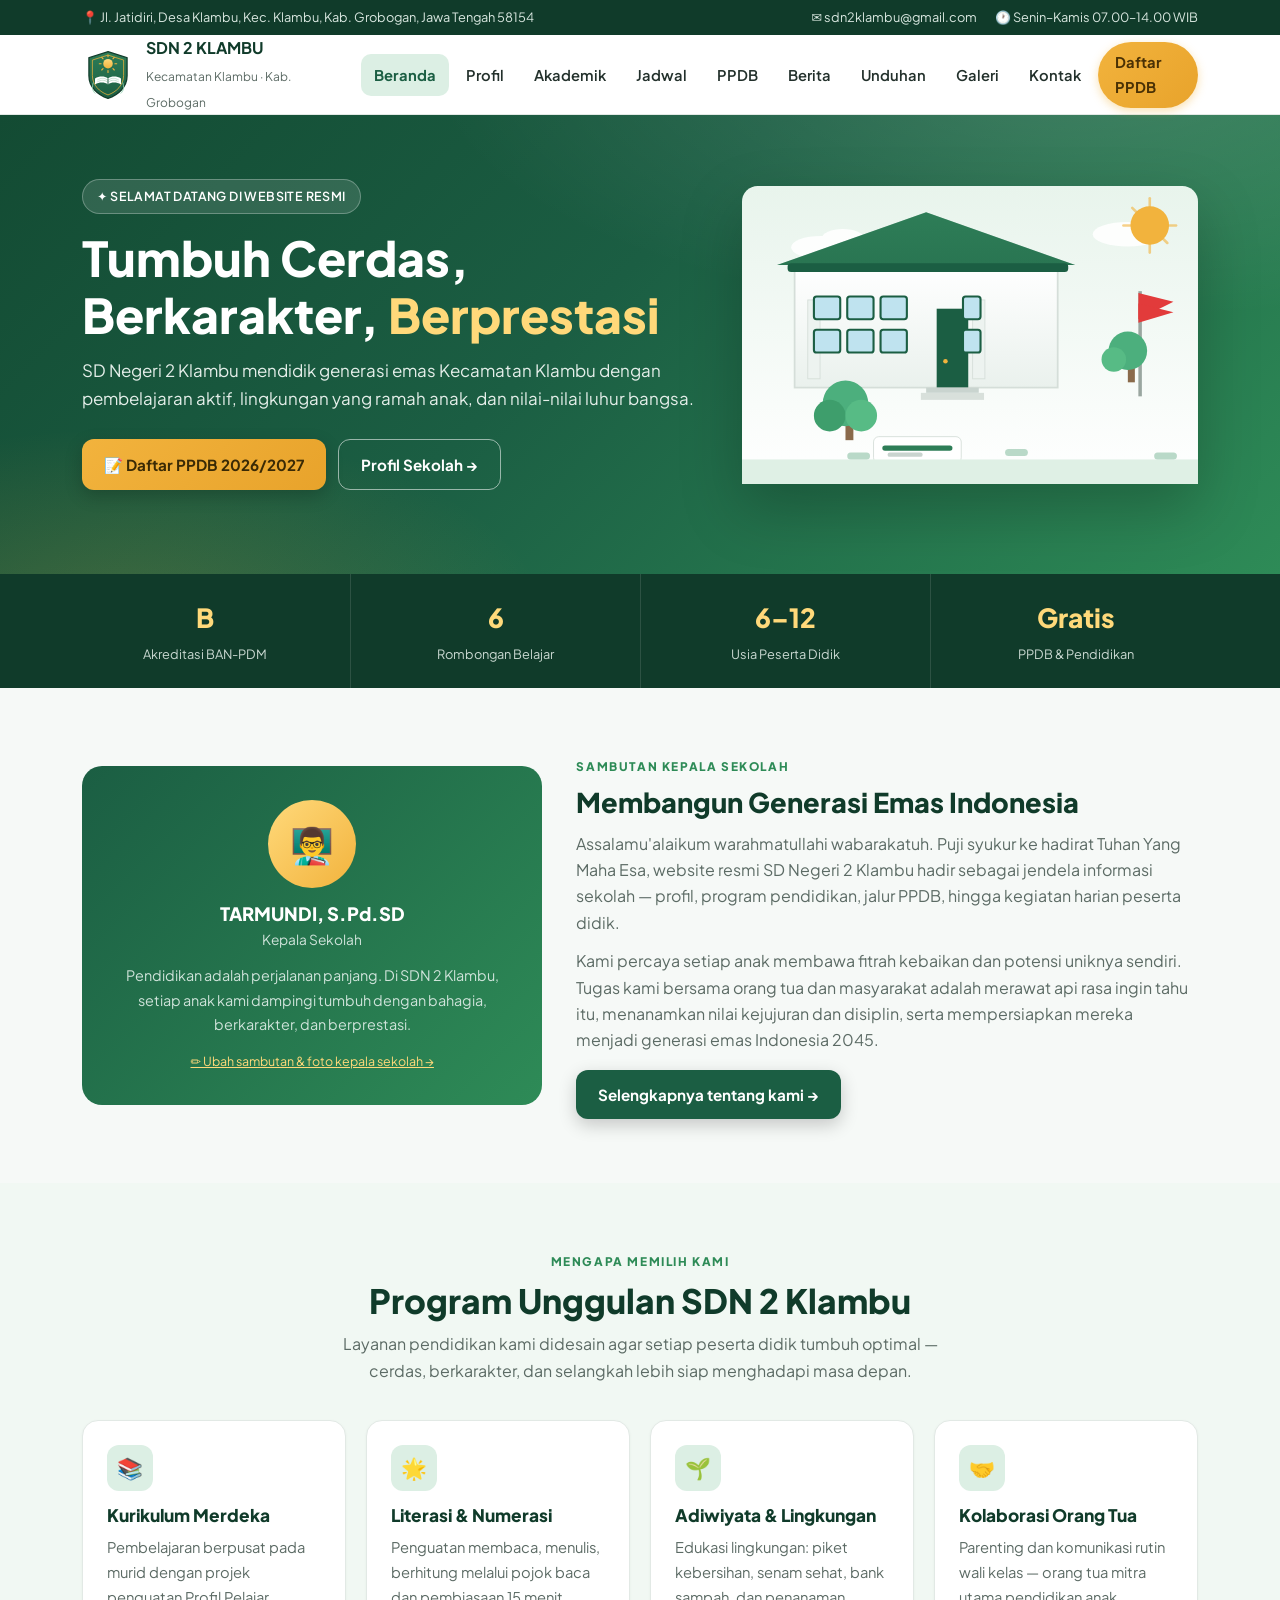
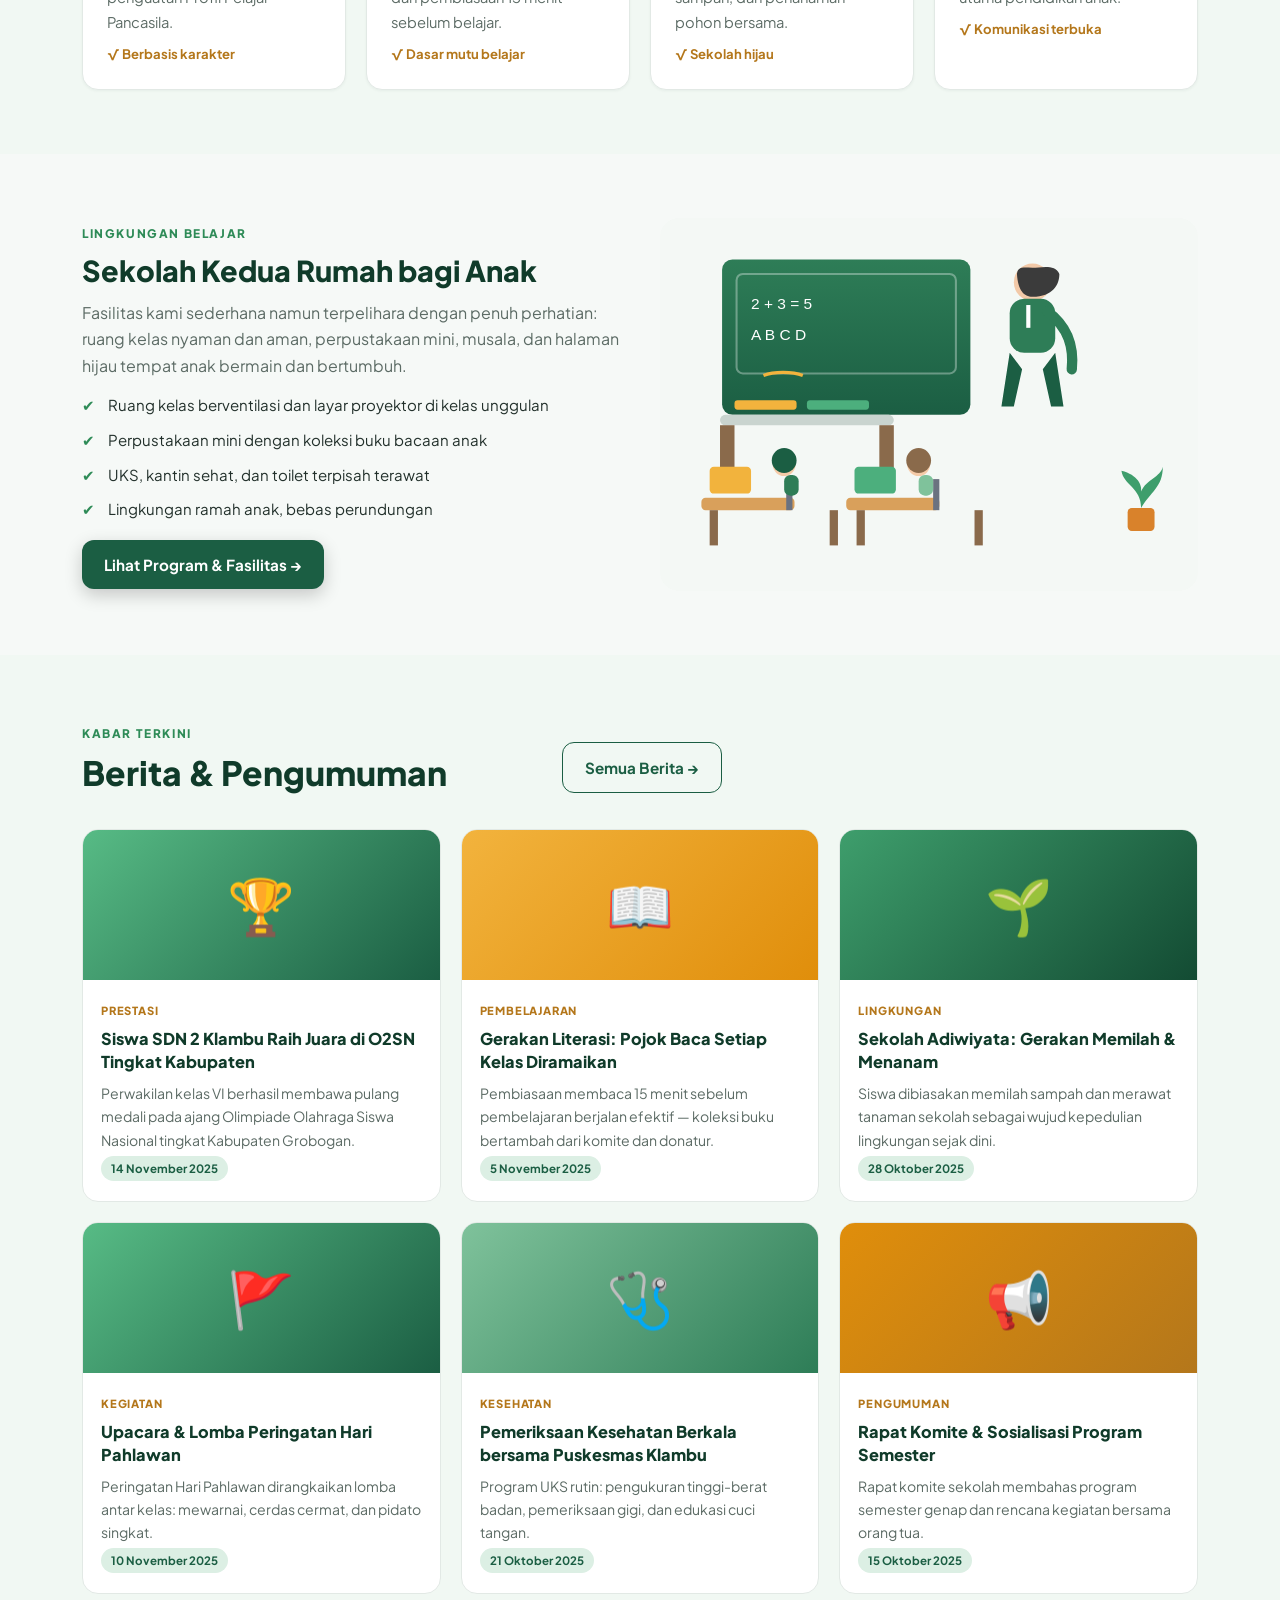
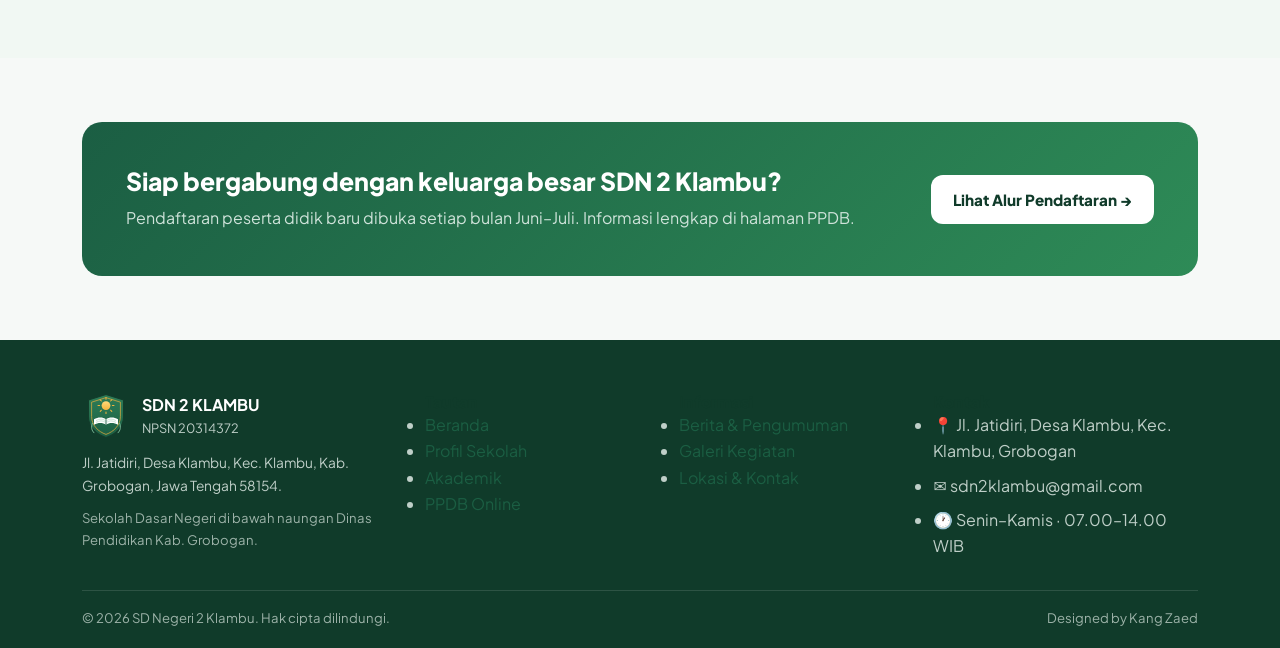
==== commit 894e10ad: "Tautan pintas admin (✏️ Ubah) untuk foto kepsek/guru/galeri/kegiatan; nav Jadwal & Unduhan di semua " ====
--- a/index.html
+++ b/index.html
@@ -38,8 +38,10 @@
       <a href="index.html" class="active">Beranda</a>
       <a href="profil.html">Profil</a>
       <a href="akademik.html">Akademik</a>
+      <a href="jadwal.html">Jadwal</a>
       <a href="ppdb.html">PPDB</a>
       <a href="berita.html">Berita</a>
+      <a href="unduhan.html">Unduhan</a>
       <a href="galeri.html">Galeri</a>
       <a href="kontak.html">Kontak</a>
       <a href="ppdb.html" class="btn-ppdb" style="padding:.55rem 1.1rem;border-radius:999px">Daftar PPDB</a>
@@ -88,6 +90,7 @@
         <h3 style="color:#fff;font-size:1.15rem;margin-bottom:4px" data-bind="kepsek.nama">TARMUNDI, S.Pd.SD</h3>
         <p style="color:#CFE3DA;font-size:.86rem" data-bind="kepsek.jabatan">Kepala Sekolah</p>
         <p style="color:#CFE3DA;font-size:.9rem;margin-top:12px;line-height:1.7" data-bind="kepsek.kutipan">"Pendidikan adalah perjalanan panjang. Di SDN 2 Klambu, setiap anak kami dampingi tumbuh dengan bahagia, berkarakter, dan berprestasi."</p>
+        <p style="margin-top:14px;font-size:.78rem"><a href="admin.html" target="_blank" rel="noopener" style="color:#FFD97A;text-decoration:underline">✏️ Ubah sambutan &amp; foto kepala sekolah →</a></p>
       </div>
       <div>
         <span class="eyebrow">Sambutan Kepala Sekolah</span>
@@ -113,7 +116,6 @@
     <div class="grid grid-4" data-bind-container="program">
     </div>
     </div>
-  </div>
 </section>
 
 <!-- ===== Keunggulan / Fitur ===== -->
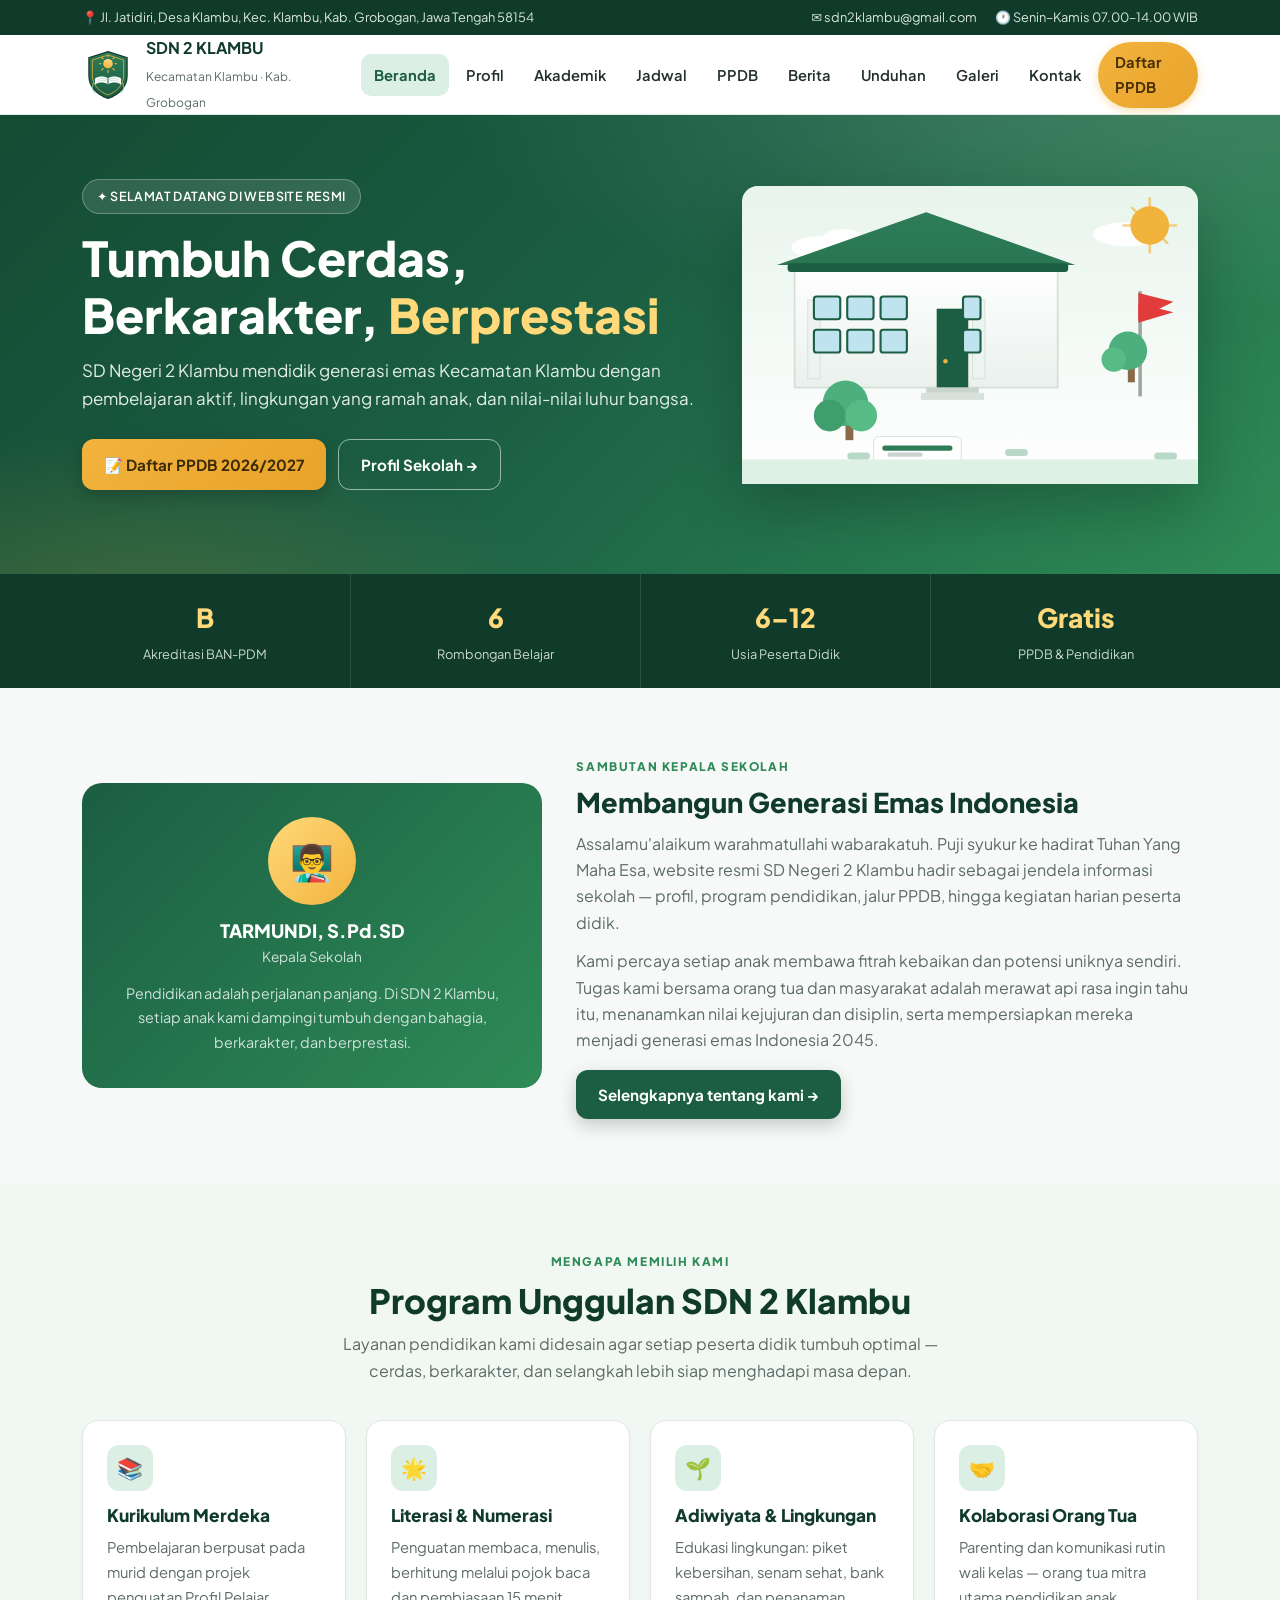
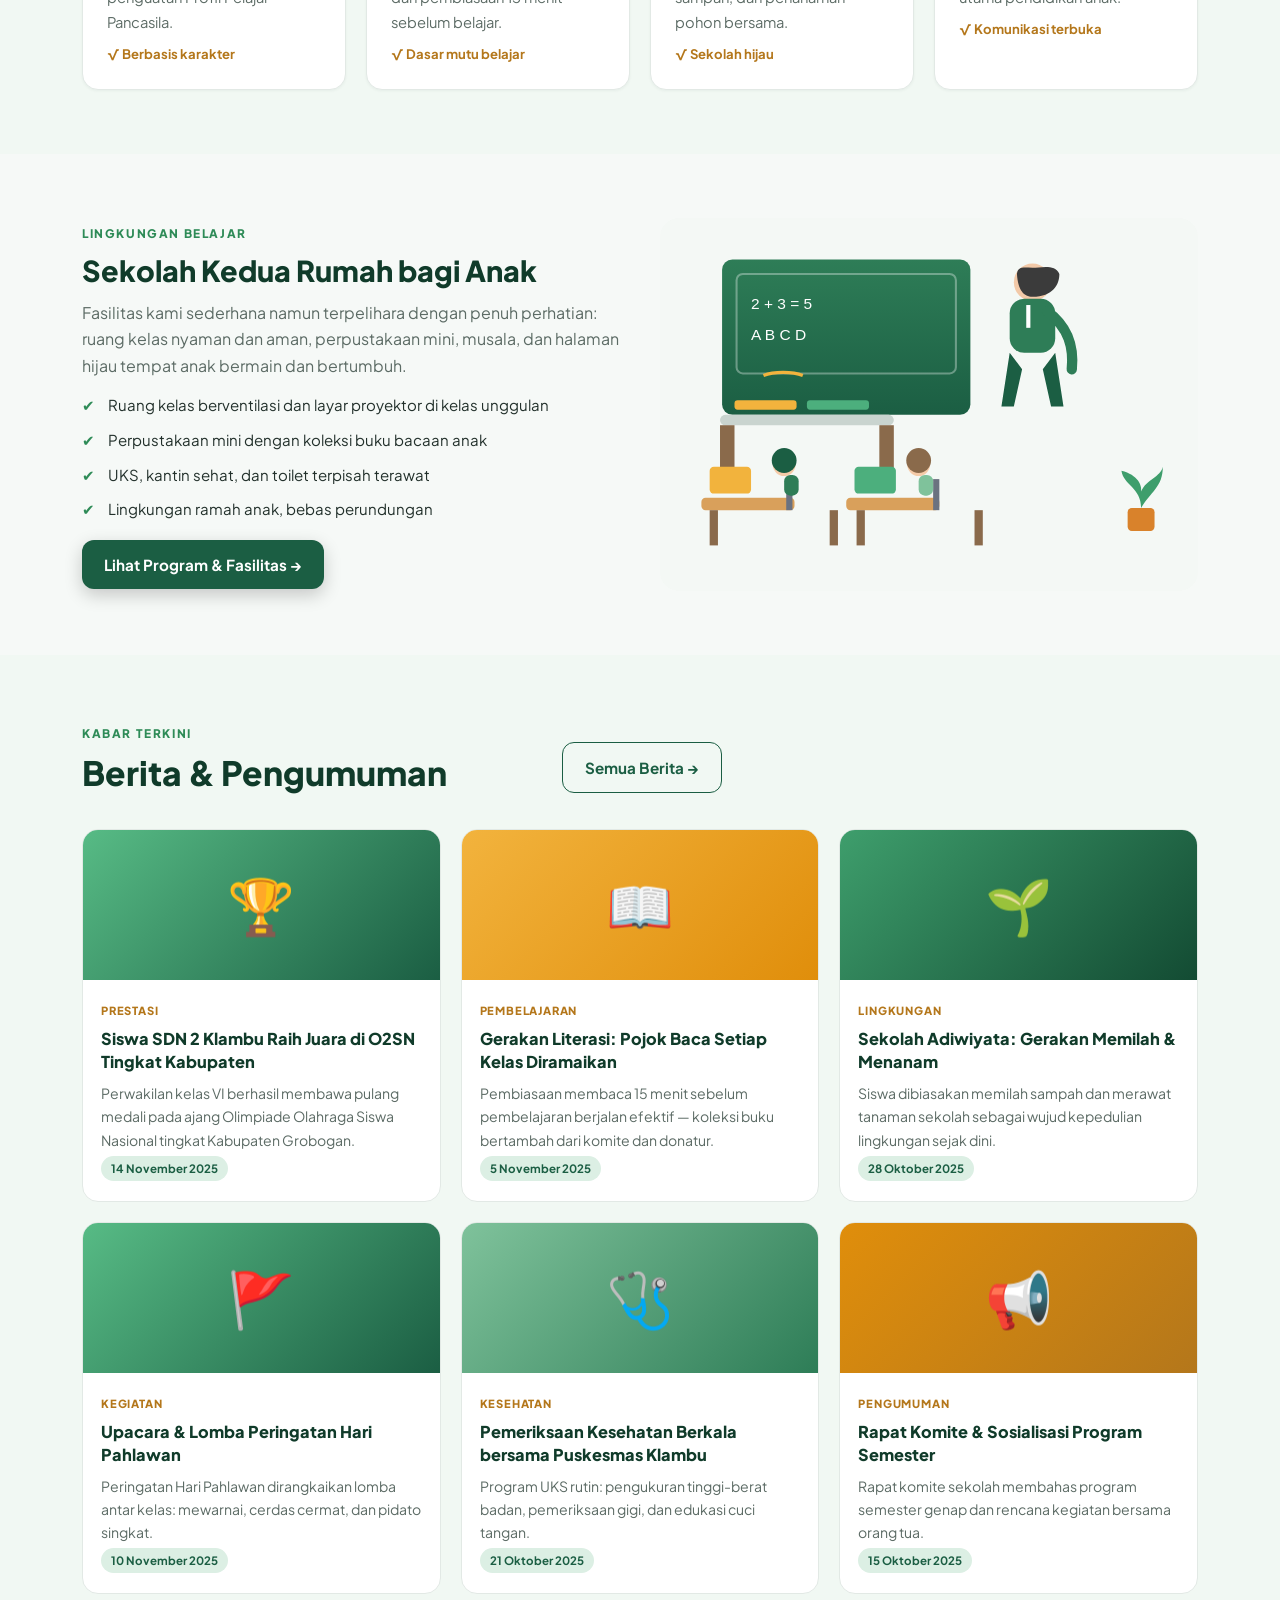
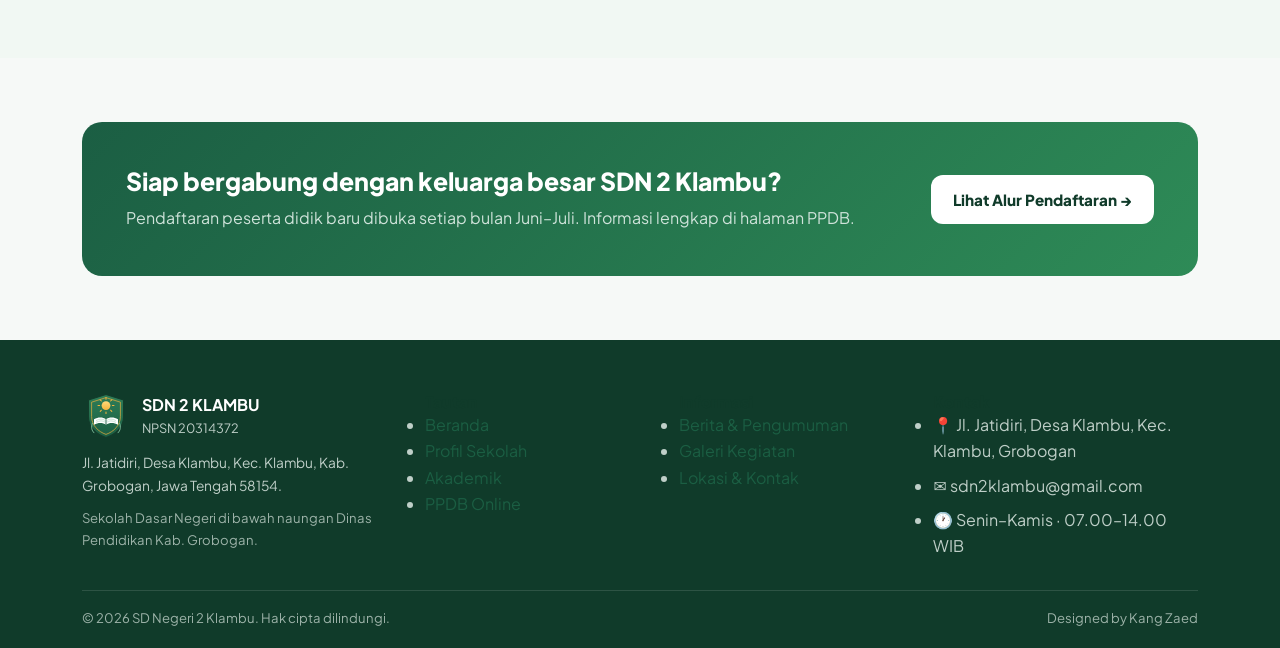
==== commit cfd66564: "Web publik bersih: hapus tautan edit dari halaman publik (cukup lewat admin.html)" ====
--- a/index.html
+++ b/index.html
@@ -90,7 +90,6 @@
         <h3 style="color:#fff;font-size:1.15rem;margin-bottom:4px" data-bind="kepsek.nama">TARMUNDI, S.Pd.SD</h3>
         <p style="color:#CFE3DA;font-size:.86rem" data-bind="kepsek.jabatan">Kepala Sekolah</p>
         <p style="color:#CFE3DA;font-size:.9rem;margin-top:12px;line-height:1.7" data-bind="kepsek.kutipan">"Pendidikan adalah perjalanan panjang. Di SDN 2 Klambu, setiap anak kami dampingi tumbuh dengan bahagia, berkarakter, dan berprestasi."</p>
-        <p style="margin-top:14px;font-size:.78rem"><a href="admin.html" target="_blank" rel="noopener" style="color:#FFD97A;text-decoration:underline">✏️ Ubah sambutan &amp; foto kepala sekolah →</a></p>
       </div>
       <div>
         <span class="eyebrow">Sambutan Kepala Sekolah</span>
--- a/css/style.css
+++ b/css/style.css
@@ -214,14 +214,18 @@
   padding:3px 10px;border-radius:999px;margin:4px 4px 0 0;
 }
 
-/* ---------- jTable-like tables ---------- */
-.table-wrap{overflow-x:auto;border:1px solid var(--line);border-radius:14px;background:#fff}
+/* ---------- jTabel wrap ---------- */
+.table-wrap{overflow-x:auto;border:1px solid var(--line);border-radius:14px;background:#fff;-webkit-overflow-scrolling:touch}
 table.nice{width:100%;border-collapse:collapse;font-size:.92rem;min-width:560px}
 table.nice th{
   background:var(--hijau-800);color:#fff;text-align:left;padding:12px 16px;font-weight:600;font-size:.86rem;white-space:nowrap;
 }
 table.nice td{padding:12px 16px;border-top:1px solid var(--line);vertical-align:top}
 table.nice tr:nth-child(even){background:#FAFBFA}
+@media (max-width:560px){
+  table.nice{font-size:.86rem;min-width:520px}
+  table.nice td,table.nice th{padding:9px 12px}
+}
 
 /* ---------- akordeon FAQ ---------- */
 .faq{border:1px solid var(--line);border-radius:14px;background:#fff;overflow:hidden}
@@ -304,35 +308,83 @@
 .tl-item span{font-size:.85rem;color:var(--mute)}
 
 /* ==================== Responsive ==================== */
-@media (max-width: 980px){
+/* ============ Tablet (≤ 1024px) & laptop kecil ============ */
+@media (max-width: 1024px){
+  body{font-size:15.5px}
+  .hero-grid{gap:32px}
   .grid-4{grid-template-columns:repeat(2,1fr)}
   .two-col,.two-col-r{grid-template-columns:1fr}
+}
+@media (max-width: 980px){
+  .split,.split-even{grid-template-columns:1fr}
+  .grid-2[data-responsive-2col]{grid-template-columns:1fr}
   .hero-grid{grid-template-columns:1fr;gap:30px}
   .hero-art{order:-1;max-width:520px;margin-inline:auto}
-}
+  section.block{padding:54px 0}
+}
+/* ============ Tablet vertikal / HP besar (≤ 840px) ============ */
 @media (max-width: 840px){
+  header.site{position:static}
+  .nav-wrap{min-height:64px}
+  .brand img{width:44px !important;height:44px !important}
   .menu{
     display:none;position:absolute;top:100%;left:0;right:0;background:#fff;flex-direction:column;
     padding:14px 18px 18px;gap:4px;border-bottom:1px solid var(--line);box-shadow:0 18px 30px rgba(0,0,0,.12);
     align-items:stretch;
   }
-  .menu.open{display:flex}
-  .menu a{padding:11px 12px}
+  .menu a{padding:12px}
   .burger{display:inline-flex;flex-direction:column;gap:0}
   .stats-grid{grid-template-columns:repeat(2,1fr)}
   .stat{border-left:0;border-top:1px solid rgba(255,255,255,.12)}
   .stat:nth-child(-n+2){border-top:0}
+  .stat b{font-size:1.35rem}
   .grid-3{grid-template-columns:repeat(2,1fr)}
   .foot-grid{grid-template-columns:1fr 1fr}
-}
+  .pagehead{padding:44px 0 38px}
+  .two-col,.two-col-r{gap:24px}
+  /* form grid-2 jadi 1 kolom agar isian nyaman di sentuh */
+  .grid-2{gap:12px}
+}
+/* ============ HP (≤ 560px) ============ */
 @media (max-width: 560px){
+  :root{--radius:14px}
   .container{padding:0 16px}
-  .topbar .tb-hide-sm{display:none}
-  .grid-3,.grid-4{grid-template-columns:1fr}
-  .foot-grid{grid-container:1fr}
-  .foot-grid{grid-template-columns:1fr}
-  .hero{padding-top:40px}
-  .hero h1{font-size:1.72rem}
-  .stats-grid{grid-template-columns:1fr 1fr}
-  .foot-cta{flex-wrap:wrap}
-}
+  .topbar{font-size:.74rem}
+  .topbar .container{gap:6px}
+  .grid-2,.grid-3,.grid-4{grid-template-columns:1fr}
+  .foot-grid{grid-template-columns:1fr;gap:26px}
+  .hero{padding:36px 0 56px}
+  .hero h1{font-size:1.62rem}
+  .hero .lead{font-size:.98rem}
+  .hero-cta .btn{width:100%;justify-content:center}
+  .stat b{font-size:1.3rem}
+  .section-head h2{font-size:1.34rem}
+  .pagehead h1{font-size:1.55rem}
+  .btn{padding:12px 18px;font-size:.9rem}
+  .card{padding:20px 18px}
+  .tint-deep{border-radius:16px}
+  .tint-deep[style*="44px"],.tint-deep[style*="38px"]{padding:28px 20px !important}
+  .split-even .tint-deep{padding:28px 20px}
+  /* tombol simpan admin tetap mudah disentuh */
+  .simpan-bar .btn{flex:1;justify-content:center}
+  /* WA & admin bar tidak menutupi konten */
+  #wa-fab{bottom:12px;right:12px;padding:11px 14px;font-size:.86rem}
+  #admin-bar{max-width:calc(100vw - 24px);bottom:60px;left:12px}
+}
+/* ============ HP sempit (≤ 380px) ============ */
+@media (max-width: 380px){
+  .hero h1{font-size:1.45rem}
+  .brand-name,.brand strong{font-size:.95rem !important}
+}
+
+/* ============ Print (cetak bukti PPDB) ============ */
+@media print{
+  header.site,.topbar,footer.site,.hero-cta,#wa-fab,#admin-bar,.btn{display:none !important}
+  body{background:#fff}
+}
+
+/* ============ Preferensi aksesibilitas ============ */
+@media (prefers-reduced-motion: reduce){
+  *{animation-duration:.01ms !important;animation-iteration-count:1 !important;transition-duration:.01ms !important;scroll-behavior:auto !important}
+}
+:focus-visible{outline:3px solid var(--emas-500);outline-offset:2px;border-radius:6px}
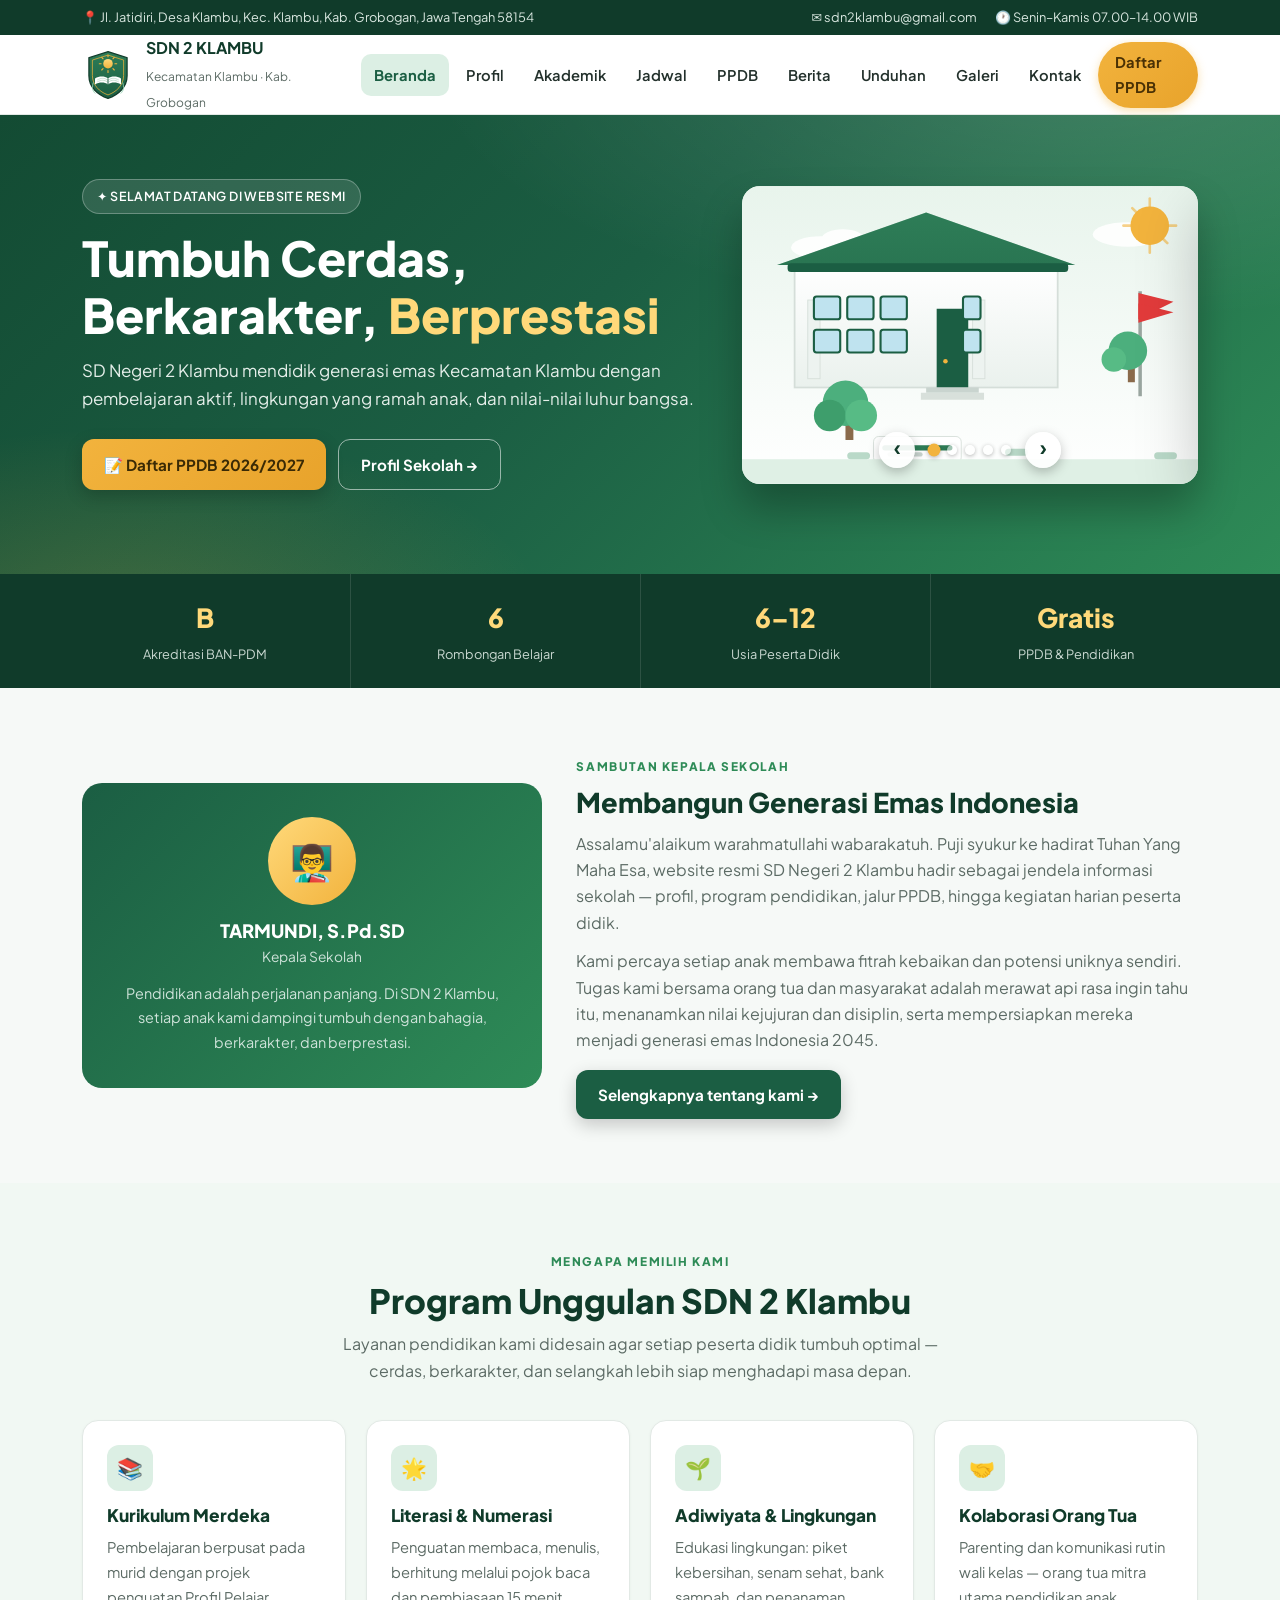
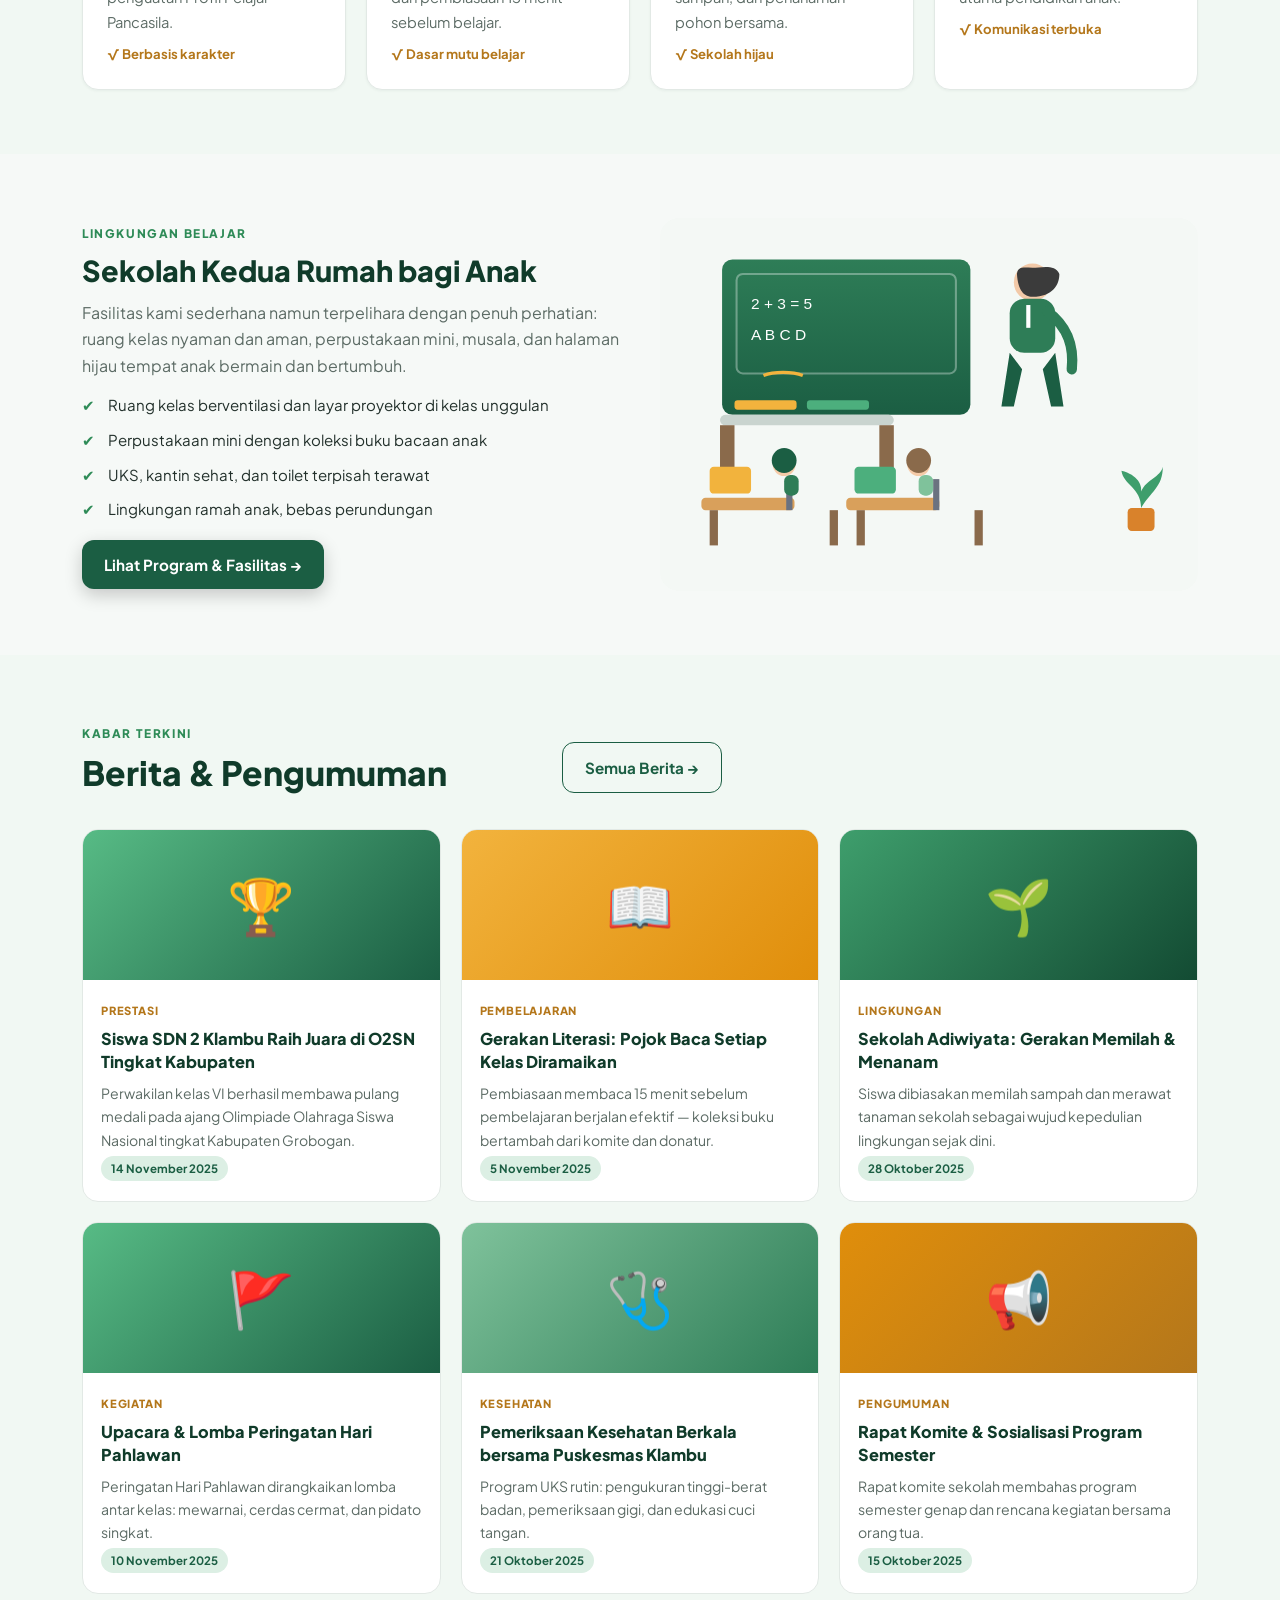
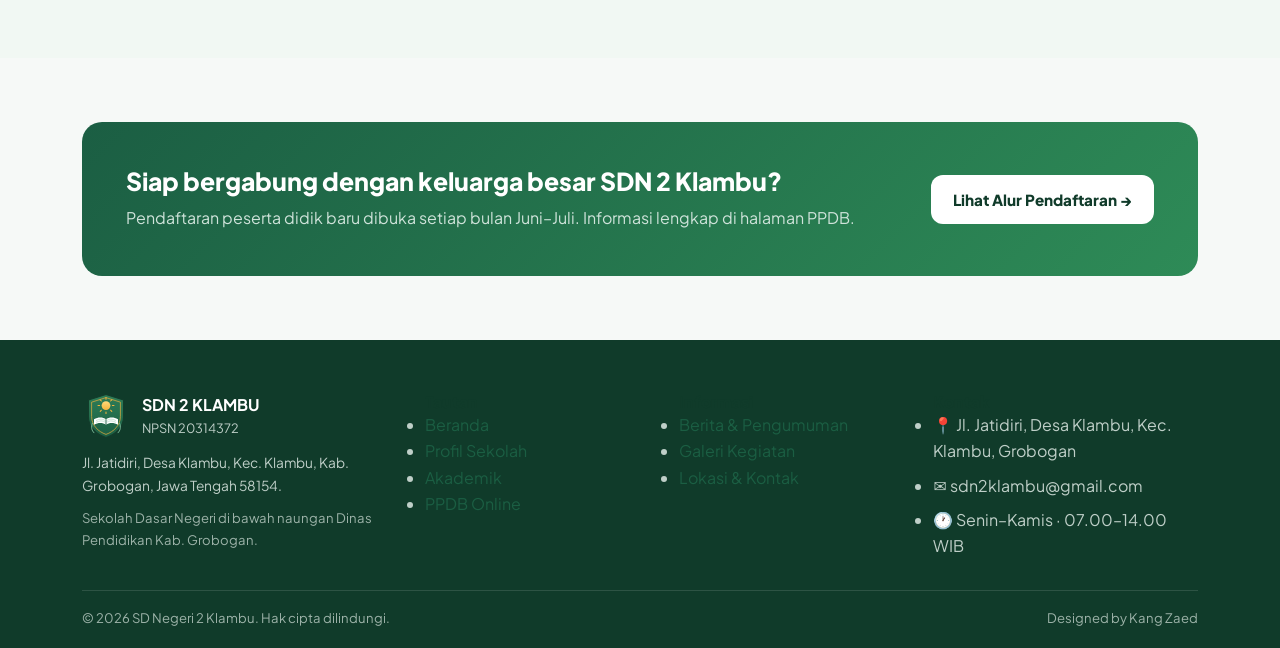
==== commit 5de6709f: "Hero slider 5 gambar: titik navigasi + panah kiri/kanan di tengah bawah, autoplay 4 detik, swipe di " ====
--- a/index.html
+++ b/index.html
@@ -65,7 +65,20 @@
       </div>
     </div>
     <div class="hero-art">
-      <img src="assets/img/hero-sekolah.svg" alt="Ilustrasi gedung SDN 2 Klambu">
+      <div class="hero-slider" id="hero-slider">
+        <div class="hs-track">
+          <img src="assets/img/hero-sekolah.svg" alt="Gedung sekolah SDN 2 Klambu">
+          <img src="assets/img/slide-2.svg" alt="Suasana belajar mengajar di kelas">
+          <img src="assets/img/slide-3.svg" alt="Kegiatan pramuka dan api unggun">
+          <img src="assets/img/slide-4.svg" alt="Pojok baca perpustakaan">
+          <img src="assets/img/slide-5.svg" alt="Barisan upacara bendera">
+        </div>
+        <div class="hs-controls" aria-label="Kontrol slider">
+          <button class="hs-arrow" id="hs-prev" type="button" aria-label="Slide sebelumnya">‹</button>
+          <div class="hs-dots" id="hs-dots" role="tablist" aria-label="Pilih slide"></div>
+          <button class="hs-arrow" id="hs-next" type="button" aria-label="Slide berikutnya">›</button>
+        </div>
+      </div>
     </div>
   </div>
 </section>
--- a/css/style.css
+++ b/css/style.css
@@ -39,6 +39,47 @@
 h1,h2,h3,h4{line-height:1.25;color:var(--hijau-900);font-weight:800}
 .container{max-width:1160px;margin:0 auto;padding:0 22px}
 
+/* ---------- Hero slider ---------- */
+.hero-slider{
+  position:relative;border-radius:18px;overflow:hidden;
+  box-shadow:0 24px 40px rgba(0,0,0,.28);
+  background:#DFF0E5;
+}
+.hs-track{
+  display:flex;transition:transform .55s cubic-bezier(.4,0,.2,1);
+}
+.hs-track img{
+  width:100%;flex:0 0 100%;display:block;object-fit:cover;
+}
+.hs-controls{
+  position:absolute;left:0;right:0;bottom:10px;
+  display:flex;align-items:center;justify-content:center;gap:14px;
+  padding:6px 0;
+}
+.hs-arrow{
+  width:36px;height:36px;border-radius:50%;border:0;cursor:pointer;
+  background:rgba(255,255,255,.92);color:var(--hijau-900);
+  font-size:1.4rem;line-height:1;font-weight:800;
+  display:grid;place-items:center;
+  box-shadow:0 4px 12px rgba(0,0,0,.25);
+  transition:background .15s,transform .15s;
+}
+.hs-arrow:hover{background:#fff;transform:scale(1.07)}
+.hs-arrow:active{transform:scale(.96)}
+.hs-dots{display:flex;gap:8px;align-items:center}
+.hs-dot{
+  width:10px;height:10px;border-radius:50%;border:0;padding:0;cursor:pointer;
+  background:rgba(255,255,255,.55);
+  box-shadow:0 1px 4px rgba(0,0,0,.3);
+  transition:background .2s,transform .2s;
+}
+.hs-dot.active{background:#F2B33D;transform:scale(1.3)}
+@media (max-width:560px){
+  .hs-arrow{width:32px;height:32px;font-size:1.15rem}
+  .hs-controls{bottom:8px;gap:10px}
+  .hs-dot{width:8px;height:8px}
+}
+
 /* ---------- Topbar ---------- */
 .topbar{
   background:var(--hijau-900);color:#D9E7E0;
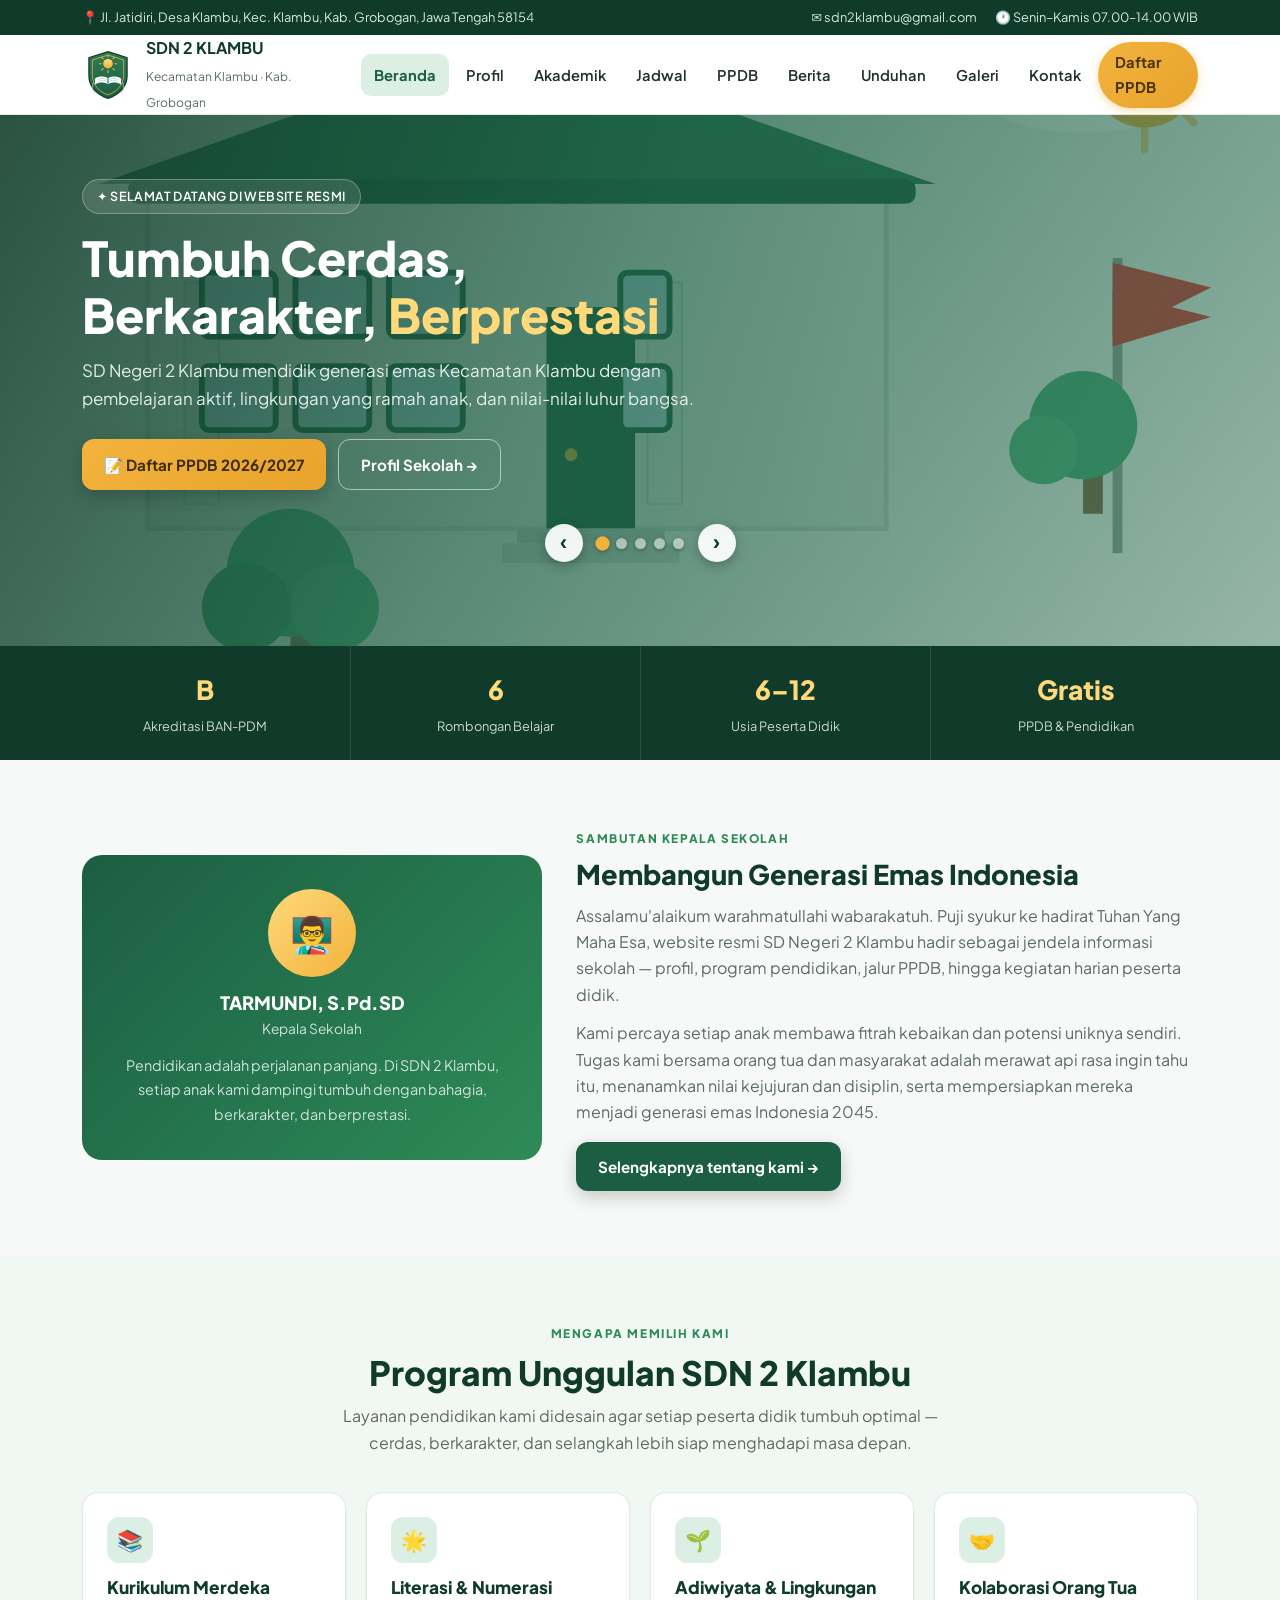
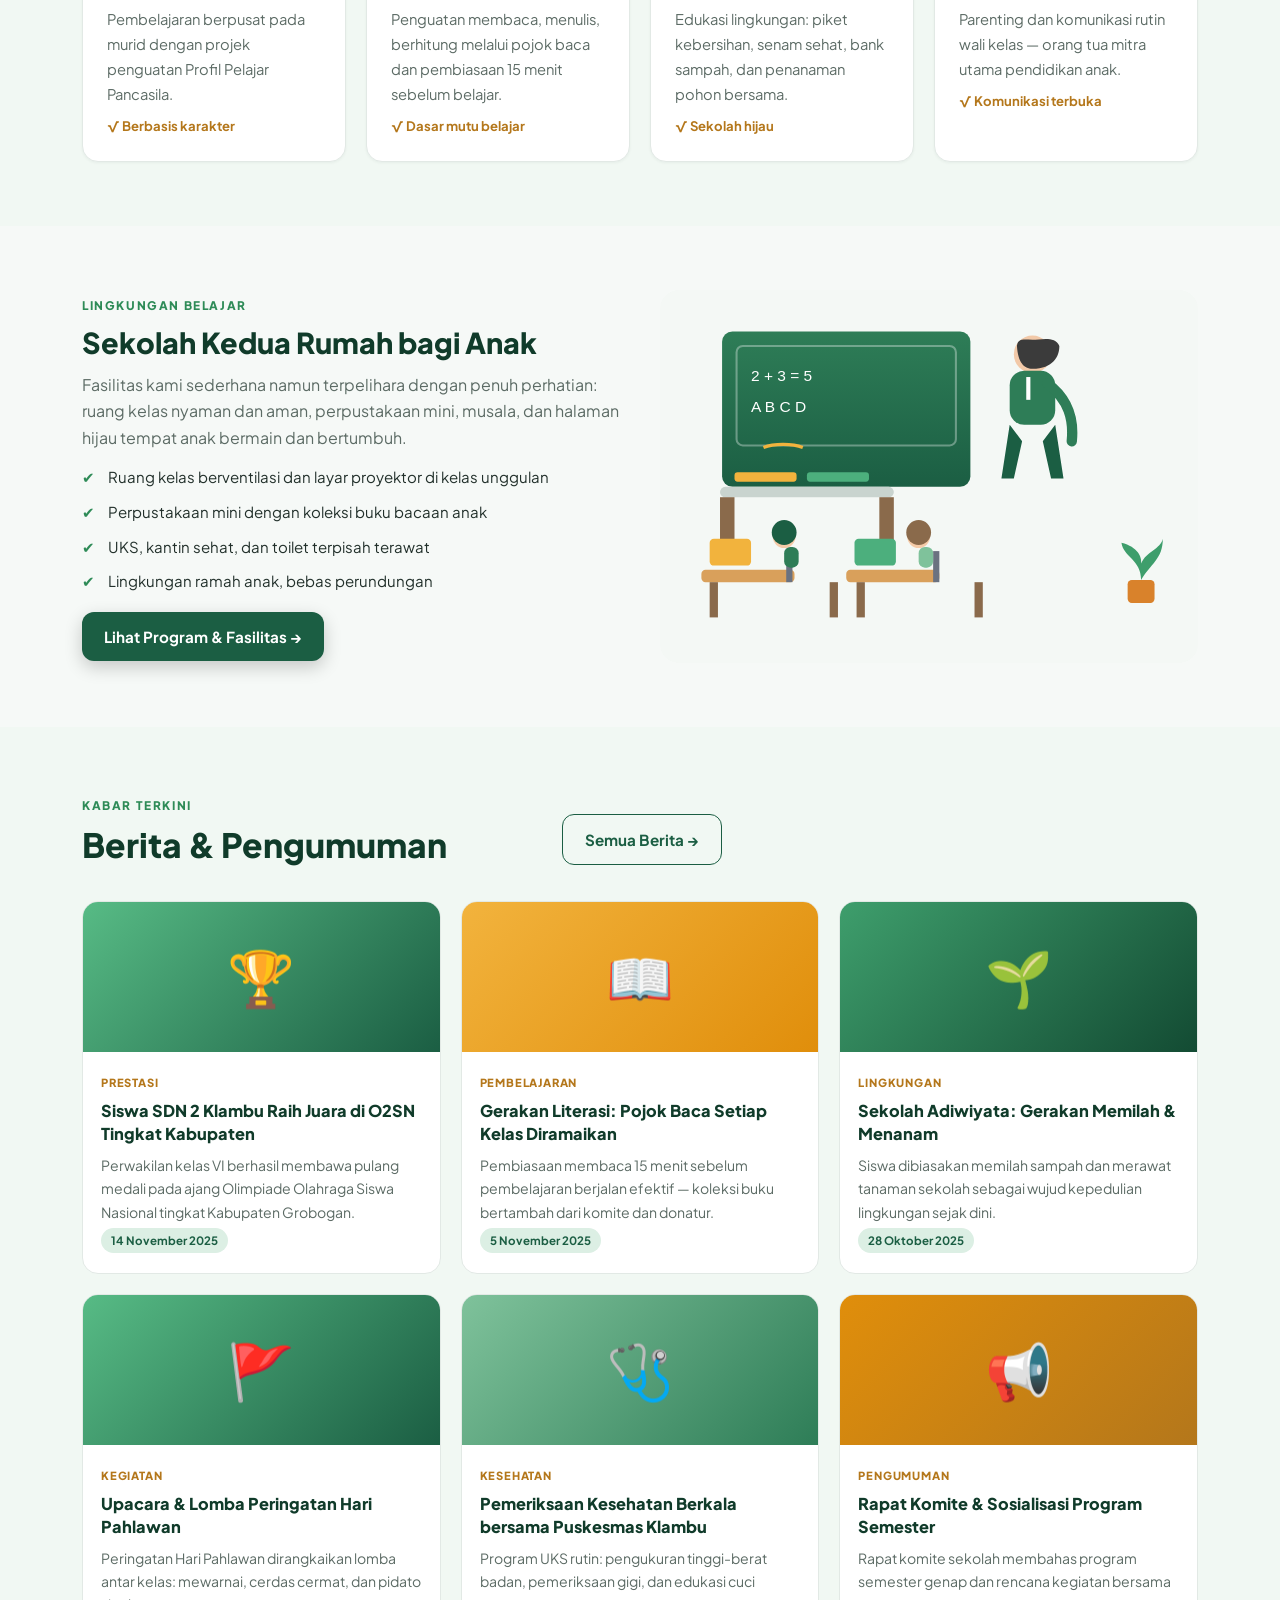
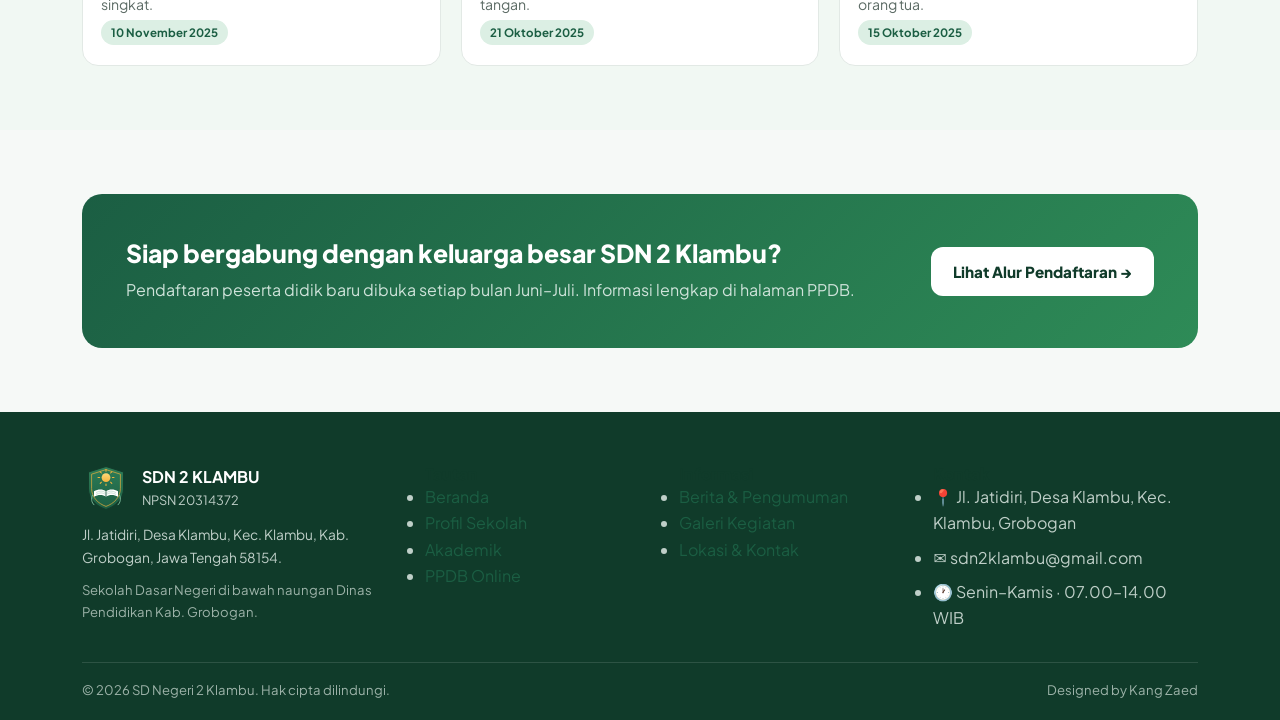
==== commit d1a8232d: "Hero: slider jadi latar belakang penuh di belakang teks; kotak foto kecil dihapus; titik+panah di te" ====
--- a/index.html
+++ b/index.html
@@ -53,32 +53,29 @@
 </header>
 
 <!-- ===== Hero ===== -->
-<section class="hero">
-  <div class="container hero-grid">
-    <div>
-      <span class="kicker">✦ Selamat datang di website resmi</span>
-      <h1>Tumbuh Cerdas,<br>Berkarakter, <em>Berprestasi</em></h1>
-      <p class="lead">SD Negeri 2 Klambu mendidik generasi emas Kecamatan Klambu dengan pembelajaran aktif, lingkungan yang ramah anak, dan nilai-nilai luhur bangsa.</p>
-      <div class="hero-cta">
-        <a class="btn btn-gold" href="ppdb.html">📝 Daftar PPDB 2026/2027</a>
-        <a class="btn btn-outline" href="profil.html">Profil Sekolah →</a>
-      </div>
-    </div>
-    <div class="hero-art">
-      <div class="hero-slider" id="hero-slider">
-        <div class="hs-track">
-          <img src="assets/img/hero-sekolah.svg" alt="Gedung sekolah SDN 2 Klambu">
-          <img src="assets/img/slide-2.svg" alt="Suasana belajar mengajar di kelas">
-          <img src="assets/img/slide-3.svg" alt="Kegiatan pramuka dan api unggun">
-          <img src="assets/img/slide-4.svg" alt="Pojok baca perpustakaan">
-          <img src="assets/img/slide-5.svg" alt="Barisan upacara bendera">
-        </div>
-        <div class="hs-controls" aria-label="Kontrol slider">
-          <button class="hs-arrow" id="hs-prev" type="button" aria-label="Slide sebelumnya">‹</button>
-          <div class="hs-dots" id="hs-dots" role="tablist" aria-label="Pilih slide"></div>
-          <button class="hs-arrow" id="hs-next" type="button" aria-label="Slide berikutnya">›</button>
-        </div>
-      </div>
+<section class="hero" id="hero-slider">
+  <div class="hs-bg" aria-hidden="true">
+    <div class="hs-track">
+      <img src="assets/img/hero-sekolah.svg" alt="">
+      <img src="assets/img/slide-2.svg" alt="">
+      <img src="assets/img/slide-3.svg" alt="">
+      <img src="assets/img/slide-4.svg" alt="">
+      <img src="assets/img/slide-5.svg" alt="">
+    </div>
+    <div class="hs-overlay"></div>
+  </div>
+  <div class="container hero-inner">
+    <span class="kicker">✦ Selamat datang di website resmi</span>
+    <h1>Tumbuh Cerdas,<br>Berkarakter, <em>Berprestasi</em></h1>
+    <p class="lead">SD Negeri 2 Klambu mendidik generasi emas Kecamatan Klambu dengan pembelajaran aktif, lingkungan yang ramah anak, dan nilai-nilai luhur bangsa.</p>
+    <div class="hero-cta">
+      <a class="btn btn-gold" href="ppdb.html">📝 Daftar PPDB 2026/2027</a>
+      <a class="btn btn-outline" href="profil.html">Profil Sekolah →</a>
+    </div>
+    <div class="hs-controls" aria-label="Kontrol slider">
+      <button class="hs-arrow" id="hs-prev" type="button" aria-label="Slide sebelumnya">‹</button>
+      <div class="hs-dots" id="hs-dots" role="tablist" aria-label="Pilih slide"></div>
+      <button class="hs-arrow" id="hs-next" type="button" aria-label="Slide berikutnya">›</button>
     </div>
   </div>
 </section>
--- a/css/style.css
+++ b/css/style.css
@@ -39,25 +39,33 @@
 h1,h2,h3,h4{line-height:1.25;color:var(--hijau-900);font-weight:800}
 .container{max-width:1160px;margin:0 auto;padding:0 22px}
 
-/* ---------- Hero slider ---------- */
-.hero-slider{
-  position:relative;border-radius:18px;overflow:hidden;
-  box-shadow:0 24px 40px rgba(0,0,0,.28);
-  background:#DFF0E5;
-}
-.hs-track{
-  display:flex;transition:transform .55s cubic-bezier(.4,0,.2,1);
-}
-.hs-track img{
-  width:100%;flex:0 0 100%;display:block;object-fit:cover;
-}
+/* ---------- Hero slider (latar belakang penuh) ---------- */
+.hero{position:relative;overflow:hidden}
+.hs-bg{position:absolute;inset:0;z-index:0}
+.hs-bg .hs-track{
+  position:absolute;inset:0;display:flex;
+  transition:transform .55s cubic-bezier(.4,0,.2,1);
+}
+.hs-bg .hs-track img{
+  width:100%;height:100%;flex:0 0 100%;object-fit:cover;display:block;
+}
+/* lapis gelap agar teks putih terbaca di atas gambar */
+.hs-overlay{
+  position:absolute;inset:0;
+  background:linear-gradient(120deg,rgba(16,59,42,.88) 0%,rgba(27,94,67,.72) 45%,rgba(27,94,67,.45) 100%);
+}
+/* konten hero di atas slider */
+.hero-inner{position:relative;z-index:2}
+.hero .lead{color:#E4EEE9}
+
+/* kontrol slider: tengah bawah */
 .hs-controls{
-  position:absolute;left:0;right:0;bottom:10px;
+  position:relative;z-index:3;
   display:flex;align-items:center;justify-content:center;gap:14px;
-  padding:6px 0;
+  margin-top:34px;
 }
 .hs-arrow{
-  width:36px;height:36px;border-radius:50%;border:0;cursor:pointer;
+  width:38px;height:38px;border-radius:50%;border:0;cursor:pointer;
   background:rgba(255,255,255,.92);color:var(--hijau-900);
   font-size:1.4rem;line-height:1;font-weight:800;
   display:grid;place-items:center;
@@ -68,16 +76,16 @@
 .hs-arrow:active{transform:scale(.96)}
 .hs-dots{display:flex;gap:8px;align-items:center}
 .hs-dot{
-  width:10px;height:10px;border-radius:50%;border:0;padding:0;cursor:pointer;
-  background:rgba(255,255,255,.55);
-  box-shadow:0 1px 4px rgba(0,0,0,.3);
+  width:11px;height:11px;border-radius:50%;border:0;padding:0;cursor:pointer;
+  background:rgba(255,255,255,.5);
+  box-shadow:0 1px 4px rgba(0,0,0,.35);
   transition:background .2s,transform .2s;
 }
-.hs-dot.active{background:#F2B33D;transform:scale(1.3)}
+.hs-dot.active{background:var(--emas-500);transform:scale(1.3)}
 @media (max-width:560px){
-  .hs-arrow{width:32px;height:32px;font-size:1.15rem}
-  .hs-controls{bottom:8px;gap:10px}
-  .hs-dot{width:8px;height:8px}
+  .hs-controls{margin-top:24px;gap:10px}
+  .hs-arrow{width:34px;height:34px;font-size:1.15rem}
+  .hs-dot{width:9px;height:9px}
 }
 
 /* ---------- Topbar ---------- */
